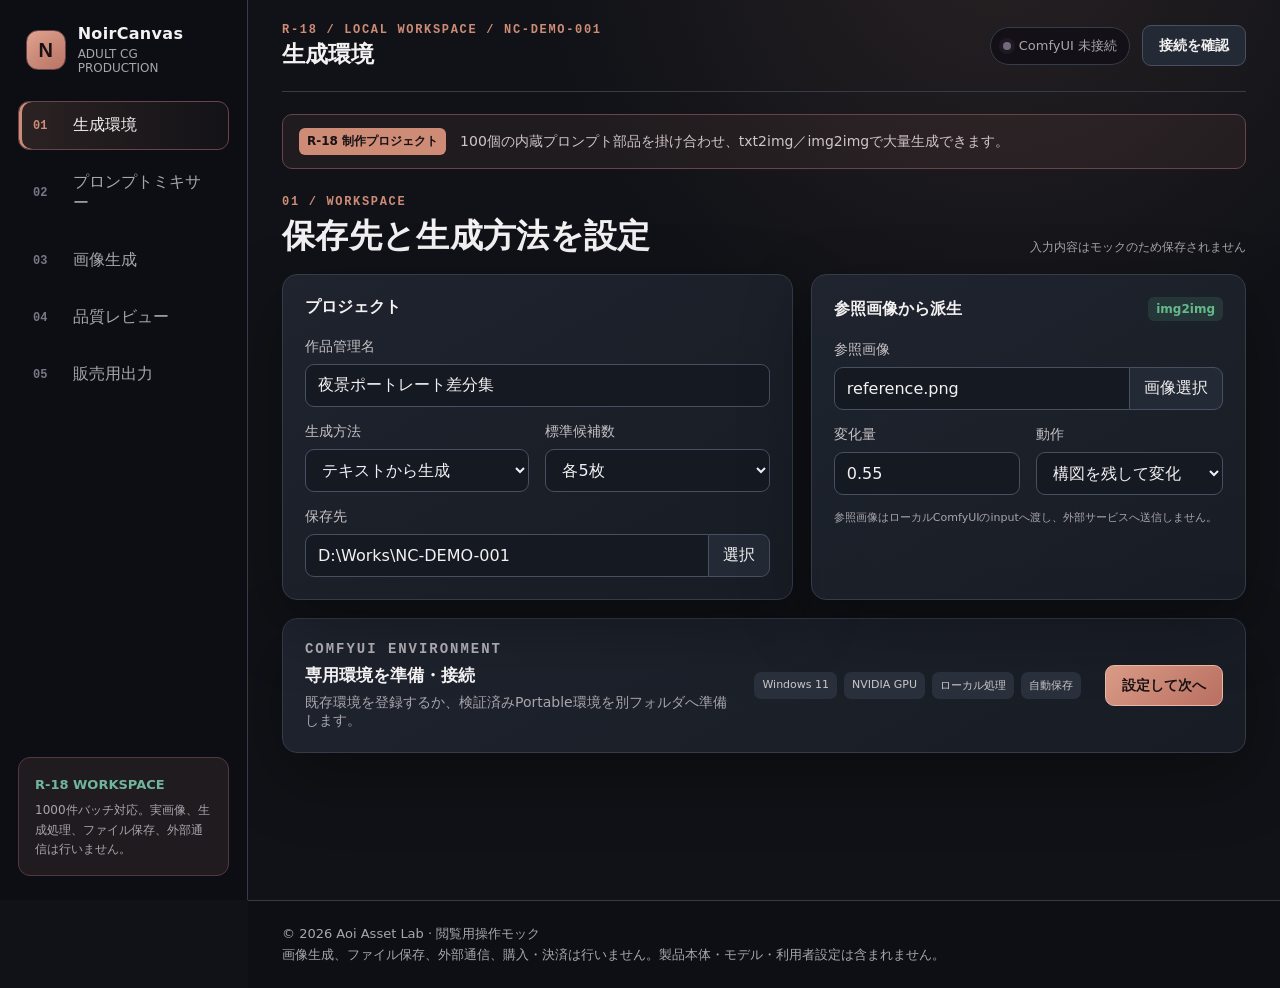
==== index.html @ e6276c6d "Rename project setup to generation environment" ====
<!doctype html>
<html lang="ja">
<head>
  <meta charset="utf-8">
  <meta name="viewport" content="width=device-width, initial-scale=1">
  <meta name="referrer" content="no-referrer">
  <meta name="description" content="NoirCanvas Studioの5つの制作工程を購入前に確認する閲覧用操作モック">
  <title>NoirCanvas Studio — 操作モック</title>
  <link rel="icon" type="image/svg+xml" href="data:image/svg+xml,%3Csvg xmlns='http://www.w3.org/2000/svg' viewBox='0 0 64 64'%3E%3Crect width='64' height='64' rx='14' fill='%23151922'/%3E%3Cpath d='M18 46V18l28 28V18' fill='none' stroke='%23ce8b76' stroke-width='7' stroke-linecap='round' stroke-linejoin='round'/%3E%3C/svg%3E">
  <link rel="stylesheet" href="styles.css">
</head>
<body>
  <div class="app-shell">
    <aside class="sidebar" aria-label="制作工程">
      <div class="brand">
        <span class="brand-mark" aria-hidden="true">N</span>
        <span><strong>NoirCanvas</strong><small>ADULT CG PRODUCTION</small></span>
      </div>

      <nav class="steps">
        <button class="step active" data-screen="project"><span>01</span>生成環境</button>
        <button class="step" data-screen="scenes"><span>02</span>プロンプトミキサー</button>
        <button class="step" data-screen="generate"><span>03</span>画像生成</button>
        <button class="step" data-screen="review"><span>04</span>品質レビュー</button>
        <button class="step" data-screen="export"><span>05</span>販売用出力</button>
      </nav>

      <div class="sidebar-note">
        <strong>R-18 WORKSPACE</strong>
        <p>1000件バッチ対応。実画像、生成処理、ファイル保存、外部通信は行いません。</p>
      </div>
    </aside>

    <main class="workspace">
      <header class="topbar">
        <button class="mobile-menu" id="mobileMenu" aria-label="制作工程を開く">☰</button>
        <div>
          <p class="eyebrow">R-18 / LOCAL WORKSPACE / NC-DEMO-001</p>
          <h1 id="screenTitle">生成環境</h1>
        </div>
        <div class="top-actions">
          <span class="status-pill"><i></i><span id="connectionText">ComfyUI 未接続</span></span>
          <button class="button secondary" id="connectionButton">接続を確認</button>
        </div>
      </header>

      <div class="notice" role="note">
        <span>R-18 制作プロジェクト</span>
        <p>100個の内蔵プロンプト部品を掛け合わせ、txt2img／img2imgで大量生成できます。</p>
      </div>

      <section class="screen active" id="project" data-title="生成環境">
        <div class="section-heading">
          <div><p class="eyebrow">01 / WORKSPACE</p><h2>保存先と生成方法を設定</h2></div>
          <span class="save-state">入力内容はモックのため保存されません</span>
        </div>

        <div class="two-column">
          <article class="panel">
            <h3>プロジェクト</h3>
            <div class="form-grid">
              <label class="field wide"><span>作品管理名</span><input value="夜景ポートレート差分集" aria-label="作品管理名"></label>
              <label class="field"><span>生成方法</span><select aria-label="生成方法"><option>テキストから生成</option><option>参照画像から生成</option></select></label>
              <label class="field"><span>標準候補数</span><select aria-label="標準候補数"><option>各5枚</option><option>各10枚</option><option>各20枚</option></select></label>
              <label class="field wide"><span>保存先</span><div class="input-action"><input value="D:\Works\NC-DEMO-001" readonly><button>選択</button></div></label>
            </div>
          </article>

          <article class="panel compliance-panel">
            <div class="panel-title"><h3>参照画像から派生</h3><span class="tag ready">img2img</span></div>
            <div class="form-grid">
              <label class="field wide"><span>参照画像</span><div class="input-action"><input value="reference.png" readonly><button>画像選択</button></div></label>
              <label class="field"><span>変化量</span><input value="0.55"></label>
              <label class="field"><span>動作</span><select><option>構図を残して変化</option></select></label>
            </div>
            <p class="helper">参照画像はローカルComfyUIのinputへ渡し、外部サービスへ送信しません。</p>
          </article>
        </div>

        <article class="panel setup-card">
          <div><p class="eyebrow">COMFYUI ENVIRONMENT</p><h3>専用環境を準備・接続</h3><p>既存環境を登録するか、検証済みPortable環境を別フォルダへ準備します。</p></div>
            <div class="setup-meta"><span>Windows 11</span><span>NVIDIA GPU</span><span>ローカル処理</span><span>自動保存</span></div>
          <button class="button primary" data-next="scenes">設定して次へ</button>
        </article>
      </section>

      <section class="screen" id="scenes" data-title="プロンプトミキサー">
        <div class="section-heading">
          <div><p class="eyebrow">02 / PROMPT MIXER</p><h2>100項目から生成パターンを掛け合わせる</h2></div>
          <span class="tag ready">100 PROMPT PARTS</span>
        </div>

        <div class="metric-strip">
          <div><strong>2</strong><span>人物</span></div>
          <div><strong>3</strong><span>衣装</span></div>
          <div><strong>2 × 2 × 2</strong><span>ポーズ・場所・撮影</span></div>
          <div><strong id="sceneCount">48</strong><span>生成パターン</span></div>
        </div>

        <article class="panel prompt-panel">
          <div class="prompt-columns">
            <div><strong>人物（20）</strong><button class="prompt-chip selected">大人の女性・黒髪</button><button class="prompt-chip selected">大人の女性・銀髪</button><button class="prompt-chip">大人の女性・眼鏡</button></div>
            <div><strong>衣装（20）</strong><button class="prompt-chip selected">イブニングドレス</button><button class="prompt-chip selected">ランジェリー</button><button class="prompt-chip selected">シルクのナイトウェア</button></div>
            <div><strong>ポーズ（20）</strong><button class="prompt-chip selected">椅子に座る</button><button class="prompt-chip selected">振り返り</button><button class="prompt-chip">窓辺に立つ</button></div>
            <div><strong>場所（20）</strong><button class="prompt-chip selected">高級ホテル</button><button class="prompt-chip selected">夜景の見える部屋</button><button class="prompt-chip">撮影スタジオ</button></div>
            <div><strong>撮影（20）</strong><button class="prompt-chip selected">上半身</button><button class="prompt-chip selected">暖色の間接照明</button><button class="prompt-chip">映画的な色調</button></div>
          </div>
          <div class="panel-footer"><span>2 × 3 × 2 × 2 × 2 = 48パターン　各5枚 = 240枚</span><button class="button primary" id="buildMix" data-next="generate">組み合わせを作成</button></div>
        </article>
      </section>

      <section class="screen" id="generate" data-title="画像生成">
        <div class="section-heading">
          <div><p class="eyebrow">03 / LOCAL GENERATION</p><h2>成人向けCGを少数確認してから一括生成</h2></div>
          <span class="tag ready" id="generationState">準備完了</span>
        </div>

        <div class="generation-grid">
          <article class="panel generation-main">
            <div class="preview-stage" aria-label="安全な生成プレビュー">
              <div class="abstract-preview"><span>SAFE<br>PREVIEW</span></div>
              <div class="preview-caption"><strong id="previewLabel">生成前プレビュー</strong><small>成人向け実画像はモックに含まれません</small></div>
            </div>
            <div class="progress-wrap">
              <div><strong id="progressLabel">0 / 1,000</strong><span>候補生成・1件ごとに保存</span></div>
              <div class="progress-track"><i id="progressBar"></i></div>
            </div>
          </article>

          <aside class="panel queue-panel">
            <h3>今回の生成</h3>
            <dl><div><dt>シーン</dt><dd>50</dd></div><div><dt>候補</dt><dd>1,000枚</dd></div><div><dt>再試行</dt><dd>最大3回</dd></div><div><dt>停止残容量</dt><dd>10 GB</dd></div><div><dt>接続先</dt><dd>127.0.0.1:8188</dd></div></dl>
            <button class="button primary full" id="simulateGeneration">選択パターンを1枚試す</button>
            <button class="button secondary full" disabled id="generateRest">未完了999件を生成／再開</button>
            <p class="helper">固定seed・自動再試行・途中再開・失敗レポートに対応します。</p>
          </aside>
        </div>
      </section>

      <section class="screen" id="review" data-title="品質レビュー">
        <div class="section-heading">
          <div><p class="eyebrow">04 / QUALITY REVIEW</p><h2>構図、顔・手、必要な修整を確認</h2></div>
          <div class="segmented"><button class="active">候補</button><button>採用済み</button><button>要修整</button></div>
        </div>

        <div class="candidate-grid">
          <article class="candidate selected">
            <div class="candidate-art art-one"><span>01-A</span></div>
            <div><strong>導入カット / 候補A</strong><small>Seed 418920</small></div>
            <div class="candidate-actions"><button class="hold-candidate">保留</button><button class="select-candidate">採用中</button></div>
          </article>
          <article class="candidate">
            <div class="candidate-art art-two"><span>01-B</span></div>
            <div><strong>導入カット / 候補B</strong><small>Seed 418921</small></div>
            <div class="candidate-actions"><button class="hold-candidate">保留</button><button class="select-candidate">この画像を採用</button></div>
          </article>
          <article class="candidate needs-work">
            <div class="candidate-art art-three"><span>01-C</span></div>
            <div><strong>導入カット / 候補C</strong><small>要修整メモあり</small></div>
            <div class="candidate-actions"><button class="hold-candidate">保留</button><button class="select-candidate">この画像を採用</button></div>
          </article>
        </div>

        <article class="panel review-summary">
          <div><strong>確認状況</strong><p>採用 1 / 9　·　要修整 1　·　未確認 7</p></div>
          <div class="review-actions"><button class="button secondary">外部修整へ書き出す</button><button class="button primary" data-next="export">販売準備へ</button></div>
        </article>
      </section>

      <section class="screen" id="export" data-title="販売用出力">
        <div class="section-heading">
          <div><p class="eyebrow">05 / SALES PACKAGE</p><h2>本編・サンプル・登録資料を書き出す</h2></div>
          <span class="tag warning" id="exportState">確認待ち</span>
        </div>

        <div class="profile-bar">
          <div><span>出力プロファイル</span><strong>汎用・成人向けCG販売</strong></div>
          <p>個別サイト名を製品の中心に置かず、必要な規格だけを更新可能な設定として管理します。</p>
          <button class="button secondary">設定を確認</button>
        </div>

        <div class="export-grid">
          <article class="panel package-card">
            <div class="package-icon">ZIP</div>
            <div><p class="eyebrow">PURCHASER PACKAGE</p><h3>購入者向け本編</h3><p>完成画像とreadmeだけを収録します。</p></div>
            <ul><li>本編画像 9枚</li><li>readme.txt</li><li>credits.txt</li></ul>
          </article>
          <article class="panel package-card accent-card">
            <div class="package-icon">WEB</div>
            <div><p class="eyebrow">LISTING ASSETS</p><h3>商品ページ素材</h3><p>本編ZIPとは別フォルダに保存します。</p></div>
            <ul><li>表紙・商品画像</li><li>透かし入りサンプル</li><li>商品説明・AI利用情報</li></ul>
          </article>
        </div>

        <article class="panel final-checks">
          <div class="panel-title"><h3>すぐに書き出せます</h3><span>元画像は変更しません</span></div>
          <p class="helper">採用画像を連番PNGへ再エンコードし、透かし入りサンプルと分割ZIPを別フォルダへ作成します。</p>
          <div class="panel-footer"><span id="exportMessage" aria-live="polite">採用 9枚・200枚ごとにZIP分割</span><button class="button primary" id="validateExport">販売用ZIPを作成</button></div>
        </article>
      </section>
    </main>
  </div>

  <footer class="site-footer">
    <p>© 2026 Aoi Asset Lab · 閲覧用操作モック</p>
    <p>画像生成、ファイル保存、外部通信、購入・決済は行いません。製品本体・モデル・利用者設定は含まれません。</p>
  </footer>

  <div class="toast" id="toast" role="status" aria-live="polite"></div>
  <script src="app.js"></script>
</body>
</html>
---- styles.css ----
:root {
  color-scheme: dark;
  --bg: #101217;
  --sidebar: #0d0f14;
  --panel: #1c212b;
  --panel-2: #242a35;
  --line: #343b49;
  --line-strong: #465061;
  --text: #f3f1f2;
  --muted: #a9a5ad;
  --accent: #ce8b76;
  --accent-soft: #38272a;
  --cyan: #70b69c;
  --warning: #e0ad67;
  --success: #65b98b;
  --danger: #d36e7d;
  --shadow: 0 24px 70px rgba(0, 0, 0, .32);
}

* { box-sizing: border-box; }
html { font-family: "Yu Gothic UI", "Hiragino Sans", system-ui, sans-serif; background: var(--bg); color: var(--text); }
body { margin: 0; min-width: 320px; background: radial-gradient(circle at 78% -8%, rgba(206,139,118,.12), transparent 29rem), var(--bg); }
button, input, select, textarea { font: inherit; }
button { color: inherit; }

.app-shell { min-height: 100vh; display: grid; grid-template-columns: 248px minmax(0, 1fr); }
.sidebar { position: sticky; top: 0; height: 100vh; padding: 24px 18px; display: flex; flex-direction: column; background: rgba(13,15,20,.97); border-right: 1px solid var(--line); z-index: 20; }
.site-footer { margin-left: 248px; padding: 22px 34px; border-top: 1px solid var(--line); color: var(--muted); background: #0d0f14; font-size: 13px; line-height: 1.65; }
.site-footer p { margin: 0; }
.brand { display: flex; gap: 12px; align-items: center; padding: 0 8px 26px; }
.brand-mark { width: 40px; height: 40px; display: grid; place-items: center; border: 1px solid #68434a; border-radius: 12px; color: #171216; background: linear-gradient(145deg, #dfa08b, #b66f60); font: 800 20px/1 "Yu Gothic UI", sans-serif; box-shadow: inset 0 0 22px rgba(255,255,255,.08); }
.brand strong, .brand small { display: block; }
.brand strong { font-size: 16px; letter-spacing: .02em; }
.brand small { margin-top: 4px; color: var(--muted); font-size: 12px; }

.steps { display: grid; gap: 8px; }
.step { width: 100%; padding: 13px 14px; display: flex; gap: 12px; align-items: center; border: 1px solid transparent; border-radius: 11px; background: transparent; color: var(--muted); text-align: left; cursor: pointer; transition: .18s ease; }
.step span { width: 28px; font: 700 12px/1 ui-monospace, monospace; color: #767985; }
.step:hover { color: var(--text); background: #252b36; }
.step.active { color: var(--text); border-color: #68434a; background: linear-gradient(90deg, rgba(206,139,118,.16), rgba(206,139,118,.035)); box-shadow: inset 3px 0 0 var(--accent); }
.step.active span { color: var(--accent); }
.sidebar-note { margin-top: auto; padding: 16px; border: 1px solid #55383e; border-radius: 12px; background: #201b1f; }
.sidebar-note strong { font-size: 13px; color: var(--cyan); }
.sidebar-note p { margin: 8px 0 0; color: var(--muted); font-size: 12px; line-height: 1.6; }

.workspace { min-width: 0; padding: 0 34px 48px; }
.topbar { min-height: 92px; display: flex; align-items: center; gap: 20px; border-bottom: 1px solid var(--line); }
.topbar h1 { margin: 4px 0 0; font: 650 23px/1.2 "Yu Gothic UI", "Hiragino Sans", sans-serif; }
.top-actions { margin-left: auto; display: flex; gap: 12px; align-items: center; }
.eyebrow { margin: 0; color: var(--accent); font: 700 12px/1.2 ui-monospace, monospace; letter-spacing: .14em; }
.status-pill { display: inline-flex; gap: 8px; align-items: center; min-height: 38px; padding: 0 12px; border: 1px solid var(--line); border-radius: 999px; background: #131117; color: var(--muted); font-size: 13px; }
.status-pill i { width: 8px; height: 8px; border-radius: 50%; background: #756a7d; box-shadow: 0 0 0 4px rgba(117,106,125,.1); }
.status-pill.connected i { background: var(--success); box-shadow: 0 0 0 4px rgba(98,211,154,.12); }
.mobile-menu { display: none; width: 40px; height: 40px; border: 1px solid var(--line); border-radius: 9px; background: var(--panel); cursor: pointer; }

.notice { margin: 22px 0 26px; padding: 13px 16px; display: flex; align-items: center; gap: 14px; border: 1px solid #68434a; border-radius: 10px; background: rgba(206,139,118,.075); }
.notice > span { flex: 0 0 auto; padding: 5px 8px; border-radius: 6px; background: var(--accent); color: #171216; font-size: 12px; font-weight: 800; }
.notice p { margin: 0; color: #d0c5c7; font-size: 14px; }

.screen { display: none; animation: reveal .22s ease; }
.screen.active { display: block; }
@keyframes reveal { from { opacity: 0; transform: translateY(5px); } }
.section-heading { margin-bottom: 18px; display: flex; align-items: end; justify-content: space-between; gap: 20px; }
.section-heading h2 { margin: 7px 0 0; font: 600 clamp(24px, 2.6vw, 34px)/1.2 "Yu Gothic UI", "Hiragino Sans", sans-serif; letter-spacing: .01em; }
.save-state { color: var(--muted); font-size: 12px; }

.two-column { display: grid; grid-template-columns: minmax(0, 1.08fr) minmax(320px, .92fr); gap: 18px; }
.panel { border: 1px solid var(--line); border-radius: 15px; background: linear-gradient(150deg, rgba(31,36,47,.97), rgba(24,28,36,.97)); box-shadow: var(--shadow); }
.panel > h3, .panel-title h3 { margin: 0; font-size: 16px; }
.two-column > .panel { padding: 22px; }
.panel-title { display: flex; align-items: center; justify-content: space-between; gap: 14px; }
.panel-title > span { color: var(--muted); font-size: 12px; }

.form-grid { margin-top: 20px; display: grid; grid-template-columns: 1fr 1fr; gap: 16px; }
.field { display: grid; gap: 8px; }
.field.wide { grid-column: 1 / -1; }
.field > span { color: #c5c1c5; font-size: 14px; }
input, select, textarea { width: 100%; border: 1px solid var(--line-strong); border-radius: 9px; outline: none; background: #151922; color: var(--text); }
input, select { min-height: 43px; padding: 0 12px; }
textarea { padding: 12px; resize: vertical; line-height: 1.55; }
input:focus, select:focus, textarea:focus { border-color: var(--accent); box-shadow: 0 0 0 3px rgba(206,139,118,.1); }
.input-action { display: grid; grid-template-columns: 1fr auto; }
.input-action input { border-radius: 9px 0 0 9px; }
.input-action button { padding: 0 14px; border: 1px solid var(--line-strong); border-left: 0; border-radius: 0 9px 9px 0; background: #242a35; cursor: pointer; }

.check-row { padding: 13px 0; display: flex; gap: 12px; align-items: flex-start; border-bottom: 1px solid var(--line); cursor: pointer; }
.check-row:last-child { border-bottom: 0; }
.check-row input { width: 18px; height: 18px; min-height: auto; margin: 2px 0 0; accent-color: var(--accent); }
.check-row span, .check-row strong, .check-row small { display: block; }
.check-row strong { font-size: 14px; }
.check-row small { margin-top: 4px; color: var(--muted); font-size: 12px; line-height: 1.5; }
.tag { display: inline-flex; align-items: center; justify-content: center; width: max-content; padding: 5px 8px; border-radius: 6px; font-size: 12px; font-weight: 800; }
.tag.warning { background: rgba(241,189,105,.12); color: var(--warning); }
.tag.ready { background: rgba(98,211,154,.12); color: var(--success); }
.tag.draft { background: rgba(255,127,153,.1); color: var(--danger); }
.tag.neutral { background: #2a303b; color: #cbc6ca; }

.button { min-height: 41px; padding: 0 16px; border-radius: 9px; font-size: 14px; font-weight: 700; cursor: pointer; transition: transform .14s ease, border-color .14s ease, background .14s ease; }
.button:hover:not(:disabled) { transform: translateY(-1px); }
.button.primary { border: 1px solid #e9b7a6; background: linear-gradient(135deg, #d99b86, #b96f61); color: #171216; }
.button.secondary { border: 1px solid var(--line-strong); background: #242a35; color: var(--text); }
.button.full { width: 100%; margin-top: 10px; }
.button:disabled { opacity: .4; cursor: not-allowed; }

.setup-card { margin-top: 18px; padding: 22px; display: grid; grid-template-columns: 1fr auto auto; gap: 24px; align-items: center; }
.setup-card h3 { margin: 6px 0 7px; font-size: 17px; }
.setup-card p { margin: 0; color: var(--muted); font-size: 14px; }
.setup-meta { display: flex; gap: 7px; flex-wrap: wrap; }
.setup-meta span { padding: 6px 8px; border-radius: 7px; background: #2a303b; color: #cbc6ca; font-size: 11px; }

.metric-strip { margin-bottom: 18px; display: grid; grid-template-columns: repeat(4, 1fr); border: 1px solid var(--line); border-radius: 13px; overflow: hidden; background: #151922; }
.metric-strip > div { padding: 15px 18px; border-right: 1px solid var(--line); }
.metric-strip > div:last-child { border-right: 0; }
.metric-strip strong, .metric-strip span { display: block; }
.metric-strip strong { font: 600 21px/1.2 "Yu Gothic UI", sans-serif; }
.metric-strip span { margin-top: 4px; color: var(--muted); font-size: 11px; }
.table-panel { overflow: hidden; }
.scene-table { width: 100%; }
.scene-row { min-height: 58px; padding: 0 18px; display: grid; grid-template-columns: 60px 1.5fr 1fr 70px 70px 100px; align-items: center; gap: 10px; border-bottom: 1px solid var(--line); font-size: 14px; }
.scene-row:last-child { border-bottom: 0; }
.scene-row.table-head { min-height: 42px; background: #272e3a; color: #a9a5ad; font-size: 11px; text-transform: uppercase; }
.prompt-panel { margin-top: 18px; padding: 22px; }
.prompt-columns { display: grid; grid-template-columns: repeat(5, 1fr); gap: 10px; }
.prompt-columns > div { min-width: 0; padding: 12px; border: 1px solid var(--line); border-radius: 10px; background: #151922; }
.prompt-columns strong { display: block; margin-bottom: 10px; color: var(--muted); font-size: 12px; }
.prompt-chip { width: 100%; min-height: 34px; margin-top: 6px; padding: 6px 8px; border: 1px solid var(--line); border-radius: 7px; background: #242a35; color: var(--muted); text-align: left; cursor: pointer; }
.prompt-chip.selected { border-color: #68434a; background: var(--accent-soft); color: var(--text); box-shadow: inset 3px 0 var(--accent); }
.panel-footer { margin-top: 18px; padding-top: 16px; display: flex; align-items: center; justify-content: space-between; gap: 16px; border-top: 1px solid var(--line); }
.panel-footer > span { color: var(--muted); font-size: 13px; }

.generation-grid { display: grid; grid-template-columns: minmax(0, 1.35fr) minmax(280px, .65fr); gap: 18px; }
.generation-main, .queue-panel { padding: 20px; }
.preview-stage { min-height: 390px; position: relative; display: grid; place-items: center; overflow: hidden; border: 1px solid #55383e; border-radius: 12px; background: radial-gradient(circle at 50% 35%, rgba(206,139,118,.15), transparent 19rem), linear-gradient(135deg, #201b1f, #0d0f14); }
.preview-stage::before { content: ""; position: absolute; inset: 0; opacity: .23; background-image: linear-gradient(#3a3042 1px, transparent 1px), linear-gradient(90deg, #3a3042 1px, transparent 1px); background-size: 32px 32px; }
.abstract-preview { width: min(48%, 250px); aspect-ratio: 4 / 5; position: relative; z-index: 1; display: grid; place-items: center; border: 1px solid #89594f; border-radius: 45% 45% 16% 16%; background: linear-gradient(160deg, rgba(206,139,118,.28), rgba(112,182,156,.06) 48%, rgba(255,255,255,.03)); box-shadow: 0 30px 70px rgba(0,0,0,.45), inset 0 0 50px rgba(206,139,118,.07); }
.abstract-preview span { color: rgba(245,239,248,.35); font: 800 13px/1.5 ui-monospace, monospace; letter-spacing: .14em; text-align: center; }
.preview-caption { position: absolute; left: 16px; right: 16px; bottom: 14px; z-index: 2; display: flex; justify-content: space-between; gap: 10px; }
.preview-caption strong { font-size: 14px; }
.preview-caption small { color: var(--muted); font-size: 11px; }
.progress-wrap { margin-top: 17px; }
.progress-wrap > div:first-child { display: flex; justify-content: space-between; font-size: 13px; }
.progress-wrap span { color: var(--muted); }
.progress-track { height: 7px; margin-top: 10px; overflow: hidden; border-radius: 999px; background: #0e0c11; }
.progress-track i { display: block; width: 0; height: 100%; border-radius: inherit; background: linear-gradient(90deg, var(--accent), var(--cyan)); transition: width .45s ease; }
.queue-panel dl { margin: 18px 0; }
.queue-panel dl div { padding: 11px 0; display: flex; justify-content: space-between; border-bottom: 1px solid var(--line); }
.queue-panel dt { color: var(--muted); font-size: 13px; }
.queue-panel dd { margin: 0; font-size: 13px; font-weight: 700; }
.helper { margin: 14px 0 0; color: var(--muted); font-size: 11px; line-height: 1.6; }

.segmented { display: flex; padding: 3px; border: 1px solid var(--line); border-radius: 9px; background: #100e14; }
.segmented button { min-height: 32px; padding: 0 12px; border: 0; border-radius: 6px; background: transparent; color: var(--muted); font-size: 13px; cursor: pointer; }
.segmented button.active { background: #2b2231; color: var(--text); }
.candidate-grid { display: grid; grid-template-columns: repeat(3, 1fr); gap: 18px; }
.candidate { padding: 12px; border: 1px solid var(--line); border-radius: 14px; background: var(--panel); }
.candidate.selected { border-color: var(--accent); box-shadow: 0 0 0 3px rgba(206,139,118,.09); }
.candidate.needs-work { border-color: #5a3b47; }
.candidate.held { border-color: var(--warning); box-shadow: 0 0 0 3px rgba(241,189,105,.06); }
.candidate-art { min-height: 290px; display: grid; place-items: center; border-radius: 10px; overflow: hidden; color: rgba(255,255,255,.48); font: 800 22px/1 ui-monospace, monospace; letter-spacing: .12em; }
.art-one { background: radial-gradient(circle at 50% 32%, #a16d62 0 8%, transparent 9%), linear-gradient(145deg, #493235, #181c24 52%, #23433c); }
.art-two { background: radial-gradient(circle at 48% 30%, #52766f 0 8%, transparent 9%), linear-gradient(155deg, #213b42, #181c24 55%, #553238); }
.art-three { background: radial-gradient(circle at 52% 33%, #a06a5e 0 8%, transparent 9%), linear-gradient(135deg, #583738, #181c24 58%, #433036); }
.candidate > div:nth-child(2) { padding: 13px 3px; }
.candidate strong, .candidate small { display: block; }
.candidate strong { font-size: 14px; }
.candidate small { margin-top: 4px; color: var(--muted); font-size: 11px; }
.candidate-actions { display: grid; grid-template-columns: auto 1fr; gap: 8px; }
.select-candidate, .hold-candidate { min-height: 38px; border: 1px solid var(--line-strong); border-radius: 8px; background: #242a35; cursor: pointer; font-size: 13px; font-weight: 700; }
.hold-candidate { padding: 0 12px; color: var(--muted); }
.candidate.held .hold-candidate { border-color: var(--warning); background: rgba(241,189,105,.12); color: var(--warning); }
.candidate.selected .select-candidate { border-color: transparent; background: var(--accent); color: #171216; }
.review-summary { margin-top: 18px; padding: 18px 20px; display: flex; align-items: center; justify-content: space-between; }
.review-summary strong { font-size: 14px; }
.review-summary p { margin: 5px 0 0; color: var(--muted); font-size: 13px; }
.review-actions { display: flex; gap: 9px; }

.export-grid { display: grid; grid-template-columns: 1fr 1fr; gap: 18px; }
.profile-bar { margin-bottom: 18px; padding: 15px 18px; display: grid; grid-template-columns: minmax(230px, auto) 1fr auto; gap: 20px; align-items: center; border: 1px solid #55383e; border-radius: 12px; background: rgba(32,27,31,.82); }
.profile-bar span, .profile-bar strong { display: block; }
.profile-bar span { color: var(--muted); font-size: 11px; }
.profile-bar strong { margin-top: 4px; font-size: 14px; }
.profile-bar p { margin: 0; color: var(--muted); font-size: 13px; line-height: 1.55; }
.package-card { padding: 22px; display: grid; grid-template-columns: auto 1fr; gap: 16px; }
.package-card ul { grid-column: 1 / -1; margin: 4px 0 0; padding: 14px 0 0 20px; border-top: 1px solid var(--line); color: var(--muted); font-size: 13px; line-height: 1.8; }
.package-card h3 { margin: 6px 0; }
.package-card p:not(.eyebrow) { margin: 0; color: var(--muted); font-size: 13px; }
.package-icon { width: 46px; height: 52px; display: grid; place-items: center; border: 1px solid #68434a; border-radius: 9px 9px 13px 9px; background: #38272a; color: var(--accent); font: 800 11px/1 ui-monospace, monospace; }
.accent-card { border-color: #31524f; }
.accent-card .package-icon { border-color: #376c67; background: #182928; color: var(--cyan); }
.final-checks { margin-top: 18px; padding: 22px; }
.check-grid { margin-top: 10px; display: grid; grid-template-columns: 1fr 1fr; column-gap: 24px; }

.toast { position: fixed; right: 24px; bottom: 24px; max-width: min(360px, calc(100vw - 48px)); padding: 13px 16px; border: 1px solid #68434a; border-radius: 10px; background: #38272a; box-shadow: var(--shadow); color: var(--text); font-size: 14px; opacity: 0; transform: translateY(12px); pointer-events: none; transition: .2s ease; z-index: 100; }
.toast.show { opacity: 1; transform: translateY(0); }

@media (max-width: 980px) {
  .site-footer { margin-left: 0; padding: 20px; }
  .app-shell { grid-template-columns: 1fr; }
  .sidebar { position: fixed; left: 0; transform: translateX(-105%); width: 248px; transition: transform .2s ease; box-shadow: 20px 0 50px rgba(0,0,0,.5); }
  .sidebar.open { transform: translateX(0); }
  .workspace { padding: 0 22px 40px; }
  .mobile-menu { display: block; }
  .two-column, .generation-grid { grid-template-columns: 1fr; }
  .prompt-columns { grid-template-columns: repeat(2, 1fr); }
  .candidate-art { min-height: 220px; }
}

@media (max-width: 720px) {
  .workspace { padding: 0 14px 34px; }
  .topbar { min-height: 78px; }
  .topbar .eyebrow, .status-pill { display: none; }
  .topbar h1 { font-size: 19px; }
  .top-actions { gap: 6px; }
  .top-actions .button { padding: 0 10px; }
  .notice { align-items: flex-start; }
  .section-heading { align-items: flex-start; flex-direction: column; }
  .two-column, .candidate-grid, .export-grid, .check-grid { grid-template-columns: 1fr; }
  .form-grid { grid-template-columns: 1fr; }
  .field { grid-column: 1 / -1; }
  .setup-card { grid-template-columns: 1fr; }
  .profile-bar { grid-template-columns: 1fr; }
  .metric-strip { grid-template-columns: 1fr 1fr; }
  .metric-strip > div:nth-child(2) { border-right: 0; }
  .metric-strip > div:nth-child(-n+2) { border-bottom: 1px solid var(--line); }
  .scene-table { overflow-x: auto; }
  .scene-row { min-width: 680px; }
  .panel-footer, .review-summary { align-items: stretch; flex-direction: column; }
  .review-actions { flex-direction: column; }
  .preview-stage { min-height: 320px; }
  .preview-caption { flex-direction: column; }
  .prompt-columns { grid-template-columns: 1fr; }
}

@media (prefers-reduced-motion: reduce) {
  *, *::before, *::after { scroll-behavior: auto !important; animation: none !important; transition: none !important; }
}
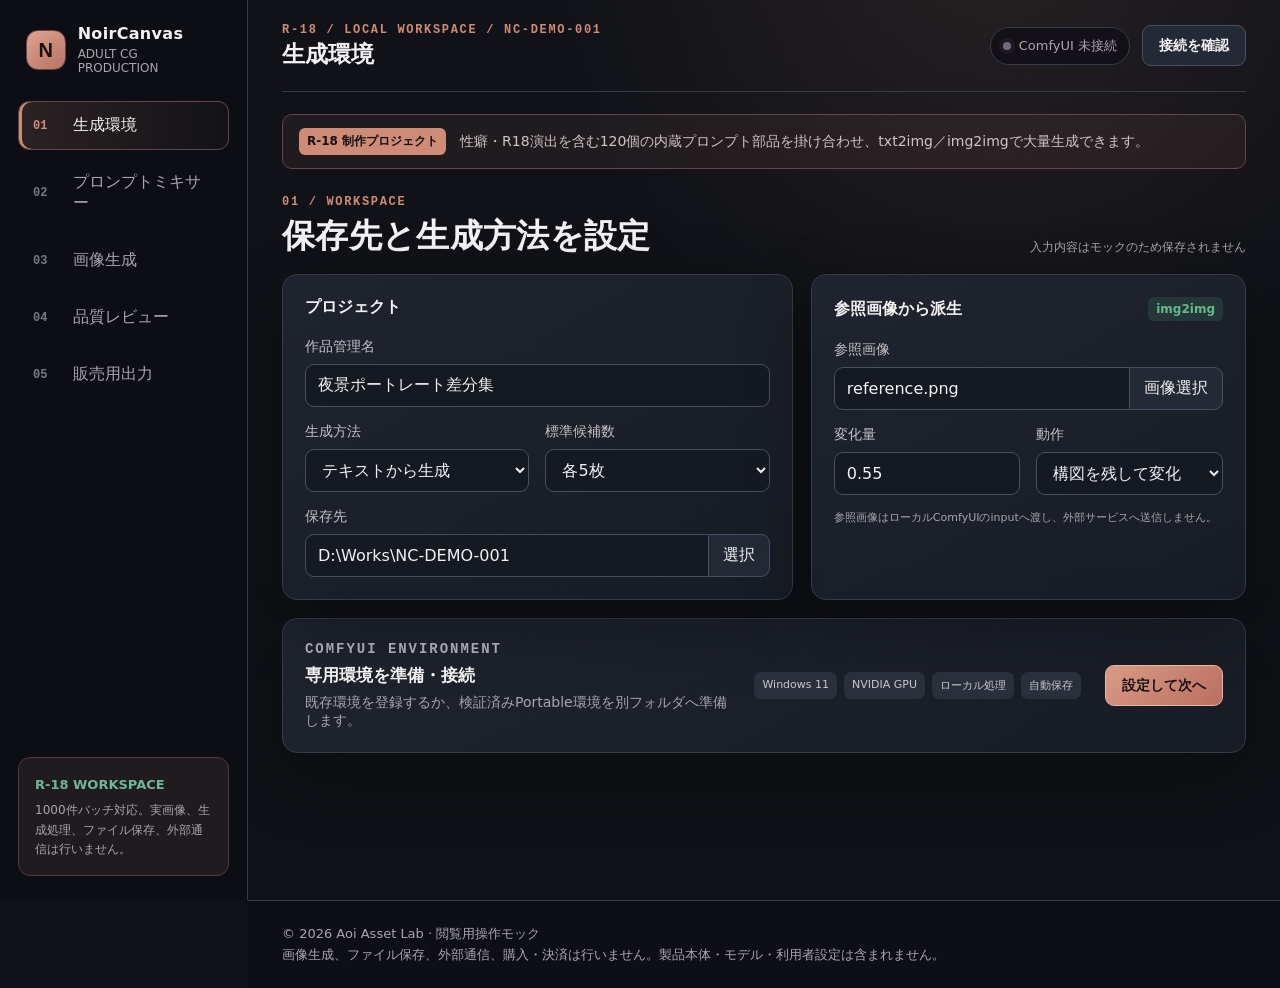
==== commit 795885b6: "Add adult preference prompt mixer" ====
--- a/index.html
+++ b/index.html
@@ -46,7 +46,7 @@
 
       <div class="notice" role="note">
         <span>R-18 制作プロジェクト</span>
-        <p>100個の内蔵プロンプト部品を掛け合わせ、txt2img／img2imgで大量生成できます。</p>
+        <p>性癖・R18演出を含む120個の内蔵プロンプト部品を掛け合わせ、txt2img／img2imgで大量生成できます。</p>
       </div>
 
       <section class="screen active" id="project" data-title="生成環境">
@@ -86,15 +86,15 @@
 
       <section class="screen" id="scenes" data-title="プロンプトミキサー">
         <div class="section-heading">
-          <div><p class="eyebrow">02 / PROMPT MIXER</p><h2>100項目から生成パターンを掛け合わせる</h2></div>
-          <span class="tag ready">100 PROMPT PARTS</span>
+          <div><p class="eyebrow">02 / PROMPT MIXER</p><h2>120項目から生成パターンを掛け合わせる</h2></div>
+          <span class="tag ready">120 PROMPT PARTS</span>
         </div>
 
         <div class="metric-strip">
           <div><strong>2</strong><span>人物</span></div>
           <div><strong>3</strong><span>衣装</span></div>
-          <div><strong>2 × 2 × 2</strong><span>ポーズ・場所・撮影</span></div>
-          <div><strong id="sceneCount">48</strong><span>生成パターン</span></div>
+          <div><strong>2 × 2 × 2 × 2</strong><span>ポーズ・場所・撮影・性癖</span></div>
+          <div><strong id="sceneCount">96</strong><span>生成パターン</span></div>
         </div>
 
         <article class="panel prompt-panel">
@@ -104,8 +104,9 @@
             <div><strong>ポーズ（20）</strong><button class="prompt-chip selected">椅子に座る</button><button class="prompt-chip selected">振り返り</button><button class="prompt-chip">窓辺に立つ</button></div>
             <div><strong>場所（20）</strong><button class="prompt-chip selected">高級ホテル</button><button class="prompt-chip selected">夜景の見える部屋</button><button class="prompt-chip">撮影スタジオ</button></div>
             <div><strong>撮影（20）</strong><button class="prompt-chip selected">上半身</button><button class="prompt-chip selected">暖色の間接照明</button><button class="prompt-chip">映画的な色調</button></div>
+            <div><strong>性癖・R18（20）</strong><button class="prompt-chip selected">黒ストッキング</button><button class="prompt-chip selected">ロープ拘束</button><button class="prompt-chip">主導的な雰囲気</button></div>
           </div>
-          <div class="panel-footer"><span>2 × 3 × 2 × 2 × 2 = 48パターン　各5枚 = 240枚</span><button class="button primary" id="buildMix" data-next="generate">組み合わせを作成</button></div>
+          <div class="panel-footer"><span>2 × 3 × 2 × 2 × 2 × 2 = 96パターン　各5枚 = 480枚</span><button class="button primary" id="buildMix" data-next="generate">組み合わせを作成</button></div>
         </article>
       </section>
 
@@ -129,7 +130,7 @@
 
           <aside class="panel queue-panel">
             <h3>今回の生成</h3>
-            <dl><div><dt>シーン</dt><dd>50</dd></div><div><dt>候補</dt><dd>1,000枚</dd></div><div><dt>再試行</dt><dd>最大3回</dd></div><div><dt>停止残容量</dt><dd>10 GB</dd></div><div><dt>接続先</dt><dd>127.0.0.1:8188</dd></div></dl>
+            <dl><div><dt>生成パターン</dt><dd>50</dd></div><div><dt>候補</dt><dd>1,000枚</dd></div><div><dt>画像生成モデル</dt><dd>選択済み</dd></div><div><dt>再試行</dt><dd>最大3回</dd></div><div><dt>停止残容量</dt><dd>10 GB</dd></div><div><dt>接続先</dt><dd>127.0.0.1:8188</dd></div></dl>
             <button class="button primary full" id="simulateGeneration">選択パターンを1枚試す</button>
             <button class="button secondary full" disabled id="generateRest">未完了999件を生成／再開</button>
             <p class="helper">固定seed・自動再試行・途中再開・失敗レポートに対応します。</p>
@@ -170,13 +171,13 @@
       <section class="screen" id="export" data-title="販売用出力">
         <div class="section-heading">
           <div><p class="eyebrow">05 / SALES PACKAGE</p><h2>本編・サンプル・登録資料を書き出す</h2></div>
-          <span class="tag warning" id="exportState">確認待ち</span>
+          <span class="tag ready" id="exportState">出力可能</span>
         </div>
 
         <div class="profile-bar">
           <div><span>出力プロファイル</span><strong>汎用・成人向けCG販売</strong></div>
           <p>個別サイト名を製品の中心に置かず、必要な規格だけを更新可能な設定として管理します。</p>
-          <button class="button secondary">設定を確認</button>
+          <button class="button secondary">出力設定</button>
         </div>
 
         <div class="export-grid">
--- a/styles.css
+++ b/styles.css
@@ -120,7 +120,7 @@
 .scene-row:last-child { border-bottom: 0; }
 .scene-row.table-head { min-height: 42px; background: #272e3a; color: #a9a5ad; font-size: 11px; text-transform: uppercase; }
 .prompt-panel { margin-top: 18px; padding: 22px; }
-.prompt-columns { display: grid; grid-template-columns: repeat(5, 1fr); gap: 10px; }
+.prompt-columns { display: grid; grid-template-columns: repeat(6, 1fr); gap: 8px; }
 .prompt-columns > div { min-width: 0; padding: 12px; border: 1px solid var(--line); border-radius: 10px; background: #151922; }
 .prompt-columns strong { display: block; margin-bottom: 10px; color: var(--muted); font-size: 12px; }
 .prompt-chip { width: 100%; min-height: 34px; margin-top: 6px; padding: 6px 8px; border: 1px solid var(--line); border-radius: 7px; background: #242a35; color: var(--muted); text-align: left; cursor: pointer; }
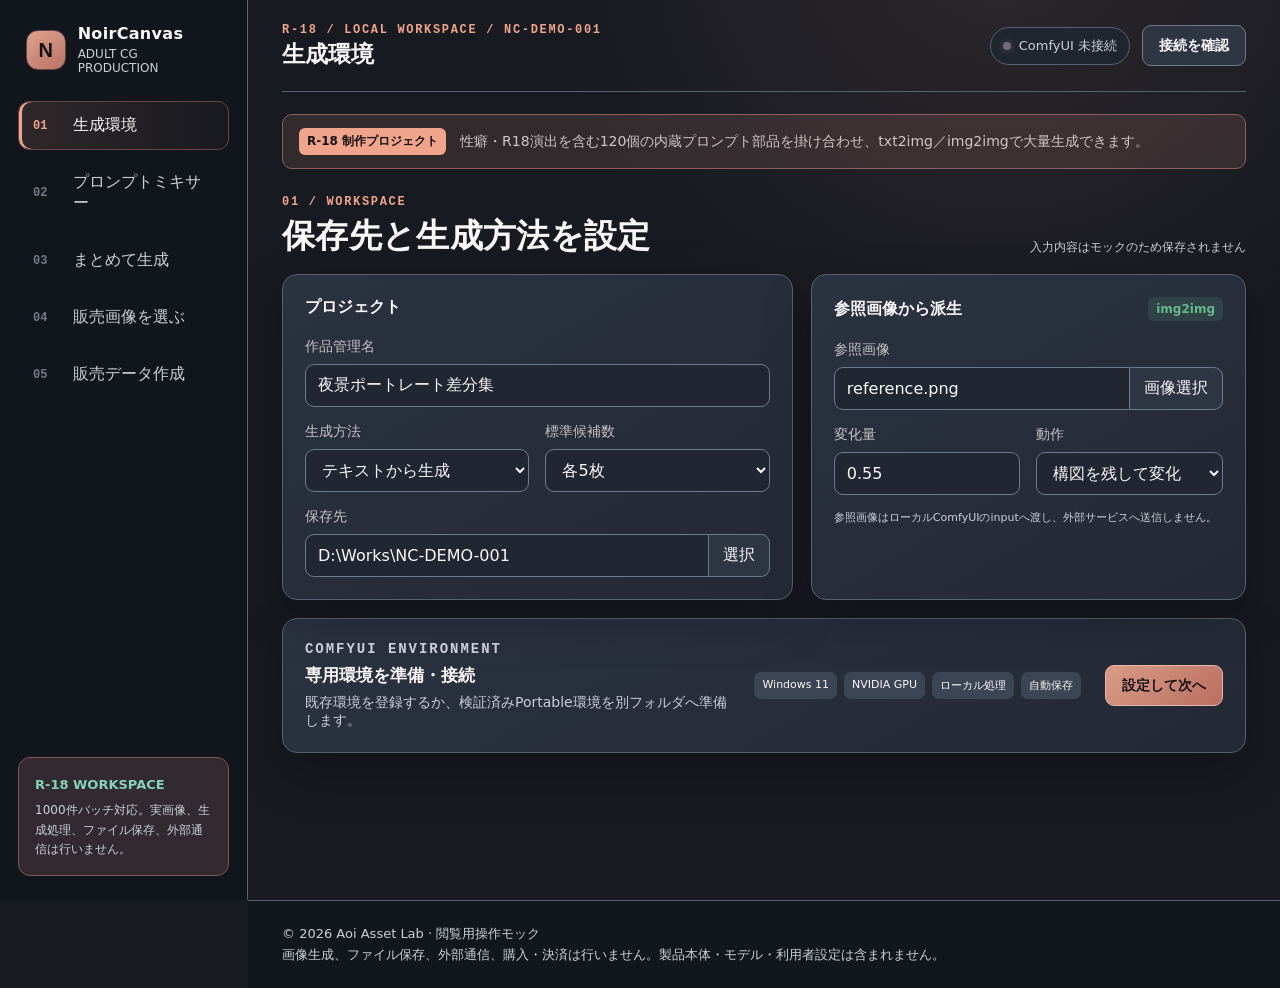
==== commit f958c2da: "Clarify generation review and export steps" ====
--- a/index.html
+++ b/index.html
@@ -20,9 +20,9 @@
       <nav class="steps">
         <button class="step active" data-screen="project"><span>01</span>生成環境</button>
         <button class="step" data-screen="scenes"><span>02</span>プロンプトミキサー</button>
-        <button class="step" data-screen="generate"><span>03</span>画像生成</button>
-        <button class="step" data-screen="review"><span>04</span>品質レビュー</button>
-        <button class="step" data-screen="export"><span>05</span>販売用出力</button>
+        <button class="step" data-screen="generate"><span>03</span>まとめて生成</button>
+        <button class="step" data-screen="review"><span>04</span>販売画像を選ぶ</button>
+        <button class="step" data-screen="export"><span>05</span>販売データ作成</button>
       </nav>
 
       <div class="sidebar-note">
@@ -110,9 +110,9 @@
         </article>
       </section>
 
-      <section class="screen" id="generate" data-title="画像生成">
-        <div class="section-heading">
-          <div><p class="eyebrow">03 / LOCAL GENERATION</p><h2>成人向けCGを少数確認してから一括生成</h2></div>
+      <section class="screen" id="generate" data-title="まとめて生成">
+        <div class="section-heading">
+          <div><p class="eyebrow">03 / 画像を作る</p><h2>選んだ組み合わせから画像を作る</h2><p class="screen-purpose"><strong>ここですること：</strong>まず1枚だけ試し、絵柄や構図を確認してから残りをまとめて生成します。</p></div>
           <span class="tag ready" id="generationState">準備完了</span>
         </div>
 
@@ -129,74 +129,74 @@
           </article>
 
           <aside class="panel queue-panel">
-            <h3>今回の生成</h3>
+            <h3>これから作る画像</h3>
             <dl><div><dt>生成パターン</dt><dd>50</dd></div><div><dt>候補</dt><dd>1,000枚</dd></div><div><dt>画像生成モデル</dt><dd>選択済み</dd></div><div><dt>再試行</dt><dd>最大3回</dd></div><div><dt>停止残容量</dt><dd>10 GB</dd></div><div><dt>接続先</dt><dd>127.0.0.1:8188</dd></div></dl>
-            <button class="button primary full" id="simulateGeneration">選択パターンを1枚試す</button>
-            <button class="button secondary full" disabled id="generateRest">未完了999件を生成／再開</button>
-            <p class="helper">固定seed・自動再試行・途中再開・失敗レポートに対応します。</p>
+            <button class="button primary full" id="simulateGeneration">① まず1枚だけ試す</button>
+            <button class="button secondary full" disabled id="generateRest">② 残り999枚をまとめて生成</button>
+            <p class="helper">途中で止めても、同じボタンから未完了分だけ再開できます。</p>
           </aside>
         </div>
       </section>
 
-      <section class="screen" id="review" data-title="品質レビュー">
-        <div class="section-heading">
-          <div><p class="eyebrow">04 / QUALITY REVIEW</p><h2>構図、顔・手、必要な修整を確認</h2></div>
-          <div class="segmented"><button class="active">候補</button><button>採用済み</button><button>要修整</button></div>
+      <section class="screen" id="review" data-title="販売画像を選ぶ">
+        <div class="section-heading">
+          <div><p class="eyebrow">04 / 画像を選ぶ</p><h2>生成結果から販売に使う画像を選ぶ</h2><p class="screen-purpose"><strong>ここですること：</strong>1枚ずつ確認して「販売に使う」「あとで確認」「修整が必要」に分けます。</p></div>
+          <div class="segmented"><button class="active">未判定</button><button>販売に使う</button><button>修整が必要</button></div>
         </div>
 
         <div class="candidate-grid">
           <article class="candidate selected">
             <div class="candidate-art art-one"><span>01-A</span></div>
             <div><strong>導入カット / 候補A</strong><small>Seed 418920</small></div>
-            <div class="candidate-actions"><button class="hold-candidate">保留</button><button class="select-candidate">採用中</button></div>
+            <div class="candidate-actions"><button class="hold-candidate">あとで確認</button><button class="select-candidate">販売に使用中</button></div>
           </article>
           <article class="candidate">
             <div class="candidate-art art-two"><span>01-B</span></div>
             <div><strong>導入カット / 候補B</strong><small>Seed 418921</small></div>
-            <div class="candidate-actions"><button class="hold-candidate">保留</button><button class="select-candidate">この画像を採用</button></div>
+            <div class="candidate-actions"><button class="hold-candidate">あとで確認</button><button class="select-candidate">販売に使用</button></div>
           </article>
           <article class="candidate needs-work">
             <div class="candidate-art art-three"><span>01-C</span></div>
             <div><strong>導入カット / 候補C</strong><small>要修整メモあり</small></div>
-            <div class="candidate-actions"><button class="hold-candidate">保留</button><button class="select-candidate">この画像を採用</button></div>
+            <div class="candidate-actions"><button class="hold-candidate">あとで確認</button><button class="select-candidate">販売に使用</button></div>
           </article>
         </div>
 
         <article class="panel review-summary">
-          <div><strong>確認状況</strong><p>採用 1 / 9　·　要修整 1　·　未確認 7</p></div>
-          <div class="review-actions"><button class="button secondary">外部修整へ書き出す</button><button class="button primary" data-next="export">販売準備へ</button></div>
-        </article>
-      </section>
-
-      <section class="screen" id="export" data-title="販売用出力">
-        <div class="section-heading">
-          <div><p class="eyebrow">05 / SALES PACKAGE</p><h2>本編・サンプル・登録資料を書き出す</h2></div>
-          <span class="tag ready" id="exportState">出力可能</span>
+          <div><strong>販売に使う画像が決まれば次へ</strong><p>販売に使う 1 / 9　·　修整が必要 1　·　未判定 7</p></div>
+          <div class="review-actions"><button class="button secondary">修整する画像を書き出す</button><button class="button primary" data-next="export">選択を終えて販売データ作成へ</button></div>
+        </article>
+      </section>
+
+      <section class="screen" id="export" data-title="販売データ作成">
+        <div class="section-heading">
+          <div><p class="eyebrow">05 / 販売物を作る</p><h2>選んだ画像を販売できる形にまとめる</h2><p class="screen-purpose"><strong>ここですること：</strong>販売に使う画像から、本編ZIP・透かし入りサンプル・商品説明文を一括作成します。</p></div>
+          <span class="tag ready" id="exportState">作成できます</span>
         </div>
 
         <div class="profile-bar">
-          <div><span>出力プロファイル</span><strong>汎用・成人向けCG販売</strong></div>
-          <p>個別サイト名を製品の中心に置かず、必要な規格だけを更新可能な設定として管理します。</p>
-          <button class="button secondary">出力設定</button>
+          <div><span>販売先の画像規格</span><strong>汎用・成人向けCG販売</strong></div>
+          <p>画像サイズ、透かし、ZIP分割数など、販売先に合わせる項目を確認します。</p>
+          <button class="button secondary">販売データの設定</button>
         </div>
 
         <div class="export-grid">
           <article class="panel package-card">
             <div class="package-icon">ZIP</div>
-            <div><p class="eyebrow">PURCHASER PACKAGE</p><h3>購入者向け本編</h3><p>完成画像とreadmeだけを収録します。</p></div>
+            <div><p class="eyebrow">購入者へ渡すもの</p><h3>本編画像ZIP</h3><p>完成画像と説明書をまとめます。</p></div>
             <ul><li>本編画像 9枚</li><li>readme.txt</li><li>credits.txt</li></ul>
           </article>
           <article class="panel package-card accent-card">
             <div class="package-icon">WEB</div>
-            <div><p class="eyebrow">LISTING ASSETS</p><h3>商品ページ素材</h3><p>本編ZIPとは別フォルダに保存します。</p></div>
+            <div><p class="eyebrow">商品ページへ載せるもの</p><h3>サンプル画像と説明文</h3><p>購入者向けZIPとは別フォルダに保存します。</p></div>
             <ul><li>表紙・商品画像</li><li>透かし入りサンプル</li><li>商品説明・AI利用情報</li></ul>
           </article>
         </div>
 
         <article class="panel final-checks">
-          <div class="panel-title"><h3>すぐに書き出せます</h3><span>元画像は変更しません</span></div>
-          <p class="helper">採用画像を連番PNGへ再エンコードし、透かし入りサンプルと分割ZIPを別フォルダへ作成します。</p>
-          <div class="panel-footer"><span id="exportMessage" aria-live="polite">採用 9枚・200枚ごとにZIP分割</span><button class="button primary" id="validateExport">販売用ZIPを作成</button></div>
+          <div class="panel-title"><h3>販売に使う9枚から作成します</h3><span>元画像は変更しません</span></div>
+          <p class="helper">「販売用出力」フォルダへ、本編画像・サンプル画像・登録資料を分けて保存します。</p>
+          <div class="panel-footer"><span id="exportMessage" aria-live="polite">本編9枚・200枚ごとにZIP分割</span><button class="button primary" id="validateExport">本編・サンプル・説明文を作成</button></div>
         </article>
       </section>
     </main>
--- a/styles.css
+++ b/styles.css
@@ -1,20 +1,20 @@
 :root {
   color-scheme: dark;
-  --bg: #101217;
-  --sidebar: #0d0f14;
-  --panel: #1c212b;
-  --panel-2: #242a35;
-  --line: #343b49;
-  --line-strong: #465061;
-  --text: #f3f1f2;
-  --muted: #a9a5ad;
-  --accent: #ce8b76;
-  --accent-soft: #38272a;
-  --cyan: #70b69c;
+  --bg: #171a21;
+  --sidebar: #12161d;
+  --panel: #252b36;
+  --panel-2: #2e3643;
+  --line: #566173;
+  --line-strong: #6e7b8e;
+  --text: #faf7f8;
+  --muted: #cbd0d8;
+  --accent: #f0a48b;
+  --accent-soft: #57383c;
+  --cyan: #83d4b6;
   --warning: #e0ad67;
   --success: #65b98b;
   --danger: #d36e7d;
-  --shadow: 0 24px 70px rgba(0, 0, 0, .32);
+  --shadow: 0 18px 50px rgba(0, 0, 0, .22);
 }
 
 * { box-sizing: border-box; }
@@ -24,8 +24,8 @@
 button { color: inherit; }
 
 .app-shell { min-height: 100vh; display: grid; grid-template-columns: 248px minmax(0, 1fr); }
-.sidebar { position: sticky; top: 0; height: 100vh; padding: 24px 18px; display: flex; flex-direction: column; background: rgba(13,15,20,.97); border-right: 1px solid var(--line); z-index: 20; }
-.site-footer { margin-left: 248px; padding: 22px 34px; border-top: 1px solid var(--line); color: var(--muted); background: #0d0f14; font-size: 13px; line-height: 1.65; }
+.sidebar { position: sticky; top: 0; height: 100vh; padding: 24px 18px; display: flex; flex-direction: column; background: rgba(18,22,29,.98); border-right: 1px solid var(--line); z-index: 20; }
+.site-footer { margin-left: 248px; padding: 22px 34px; border-top: 1px solid var(--line); color: var(--muted); background: var(--sidebar); font-size: 13px; line-height: 1.65; }
 .site-footer p { margin: 0; }
 .brand { display: flex; gap: 12px; align-items: center; padding: 0 8px 26px; }
 .brand-mark { width: 40px; height: 40px; display: grid; place-items: center; border: 1px solid #68434a; border-radius: 12px; color: #171216; background: linear-gradient(145deg, #dfa08b, #b66f60); font: 800 20px/1 "Yu Gothic UI", sans-serif; box-shadow: inset 0 0 22px rgba(255,255,255,.08); }
@@ -36,10 +36,10 @@
 .steps { display: grid; gap: 8px; }
 .step { width: 100%; padding: 13px 14px; display: flex; gap: 12px; align-items: center; border: 1px solid transparent; border-radius: 11px; background: transparent; color: var(--muted); text-align: left; cursor: pointer; transition: .18s ease; }
 .step span { width: 28px; font: 700 12px/1 ui-monospace, monospace; color: #767985; }
-.step:hover { color: var(--text); background: #252b36; }
+.step:hover { color: var(--text); background: var(--panel-2); }
 .step.active { color: var(--text); border-color: #68434a; background: linear-gradient(90deg, rgba(206,139,118,.16), rgba(206,139,118,.035)); box-shadow: inset 3px 0 0 var(--accent); }
 .step.active span { color: var(--accent); }
-.sidebar-note { margin-top: auto; padding: 16px; border: 1px solid #55383e; border-radius: 12px; background: #201b1f; }
+.sidebar-note { margin-top: auto; padding: 16px; border: 1px solid #80545b; border-radius: 12px; background: #332a31; }
 .sidebar-note strong { font-size: 13px; color: var(--cyan); }
 .sidebar-note p { margin: 8px 0 0; color: var(--muted); font-size: 12px; line-height: 1.6; }
 
@@ -48,24 +48,25 @@
 .topbar h1 { margin: 4px 0 0; font: 650 23px/1.2 "Yu Gothic UI", "Hiragino Sans", sans-serif; }
 .top-actions { margin-left: auto; display: flex; gap: 12px; align-items: center; }
 .eyebrow { margin: 0; color: var(--accent); font: 700 12px/1.2 ui-monospace, monospace; letter-spacing: .14em; }
-.status-pill { display: inline-flex; gap: 8px; align-items: center; min-height: 38px; padding: 0 12px; border: 1px solid var(--line); border-radius: 999px; background: #131117; color: var(--muted); font-size: 13px; }
+.status-pill { display: inline-flex; gap: 8px; align-items: center; min-height: 38px; padding: 0 12px; border: 1px solid var(--line); border-radius: 999px; background: #202630; color: var(--muted); font-size: 13px; }
 .status-pill i { width: 8px; height: 8px; border-radius: 50%; background: #756a7d; box-shadow: 0 0 0 4px rgba(117,106,125,.1); }
 .status-pill.connected i { background: var(--success); box-shadow: 0 0 0 4px rgba(98,211,154,.12); }
 .mobile-menu { display: none; width: 40px; height: 40px; border: 1px solid var(--line); border-radius: 9px; background: var(--panel); cursor: pointer; }
 
-.notice { margin: 22px 0 26px; padding: 13px 16px; display: flex; align-items: center; gap: 14px; border: 1px solid #68434a; border-radius: 10px; background: rgba(206,139,118,.075); }
+.notice { margin: 22px 0 26px; padding: 13px 16px; display: flex; align-items: center; gap: 14px; border: 1px solid #8f5d62; border-radius: 10px; background: rgba(240,164,139,.12); }
 .notice > span { flex: 0 0 auto; padding: 5px 8px; border-radius: 6px; background: var(--accent); color: #171216; font-size: 12px; font-weight: 800; }
 .notice p { margin: 0; color: #d0c5c7; font-size: 14px; }
 
-.screen { display: none; animation: reveal .22s ease; }
+.screen { display: none; }
 .screen.active { display: block; }
-@keyframes reveal { from { opacity: 0; transform: translateY(5px); } }
 .section-heading { margin-bottom: 18px; display: flex; align-items: end; justify-content: space-between; gap: 20px; }
+.screen-purpose { max-width: 900px; margin: 9px 0 0; color: var(--muted); font-size: 14px; line-height: 1.7; }
+.screen-purpose strong { color: var(--accent); }
 .section-heading h2 { margin: 7px 0 0; font: 600 clamp(24px, 2.6vw, 34px)/1.2 "Yu Gothic UI", "Hiragino Sans", sans-serif; letter-spacing: .01em; }
 .save-state { color: var(--muted); font-size: 12px; }
 
 .two-column { display: grid; grid-template-columns: minmax(0, 1.08fr) minmax(320px, .92fr); gap: 18px; }
-.panel { border: 1px solid var(--line); border-radius: 15px; background: linear-gradient(150deg, rgba(31,36,47,.97), rgba(24,28,36,.97)); box-shadow: var(--shadow); }
+.panel { border: 1px solid var(--line); border-radius: 15px; background: linear-gradient(150deg, #2b3240, #232a35); box-shadow: var(--shadow); }
 .panel > h3, .panel-title h3 { margin: 0; font-size: 16px; }
 .two-column > .panel { padding: 22px; }
 .panel-title { display: flex; align-items: center; justify-content: space-between; gap: 14px; }
@@ -75,13 +76,13 @@
 .field { display: grid; gap: 8px; }
 .field.wide { grid-column: 1 / -1; }
 .field > span { color: #c5c1c5; font-size: 14px; }
-input, select, textarea { width: 100%; border: 1px solid var(--line-strong); border-radius: 9px; outline: none; background: #151922; color: var(--text); }
+input, select, textarea { width: 100%; border: 1px solid var(--line-strong); border-radius: 9px; outline: none; background: #202733; color: var(--text); }
 input, select { min-height: 43px; padding: 0 12px; }
 textarea { padding: 12px; resize: vertical; line-height: 1.55; }
 input:focus, select:focus, textarea:focus { border-color: var(--accent); box-shadow: 0 0 0 3px rgba(206,139,118,.1); }
 .input-action { display: grid; grid-template-columns: 1fr auto; }
 .input-action input { border-radius: 9px 0 0 9px; }
-.input-action button { padding: 0 14px; border: 1px solid var(--line-strong); border-left: 0; border-radius: 0 9px 9px 0; background: #242a35; cursor: pointer; }
+.input-action button { padding: 0 14px; border: 1px solid var(--line-strong); border-left: 0; border-radius: 0 9px 9px 0; background: var(--panel-2); cursor: pointer; }
 
 .check-row { padding: 13px 0; display: flex; gap: 12px; align-items: flex-start; border-bottom: 1px solid var(--line); cursor: pointer; }
 .check-row:last-child { border-bottom: 0; }
@@ -93,12 +94,12 @@
 .tag.warning { background: rgba(241,189,105,.12); color: var(--warning); }
 .tag.ready { background: rgba(98,211,154,.12); color: var(--success); }
 .tag.draft { background: rgba(255,127,153,.1); color: var(--danger); }
-.tag.neutral { background: #2a303b; color: #cbc6ca; }
+.tag.neutral { background: #3b4554; color: var(--text); }
 
 .button { min-height: 41px; padding: 0 16px; border-radius: 9px; font-size: 14px; font-weight: 700; cursor: pointer; transition: transform .14s ease, border-color .14s ease, background .14s ease; }
 .button:hover:not(:disabled) { transform: translateY(-1px); }
 .button.primary { border: 1px solid #e9b7a6; background: linear-gradient(135deg, #d99b86, #b96f61); color: #171216; }
-.button.secondary { border: 1px solid var(--line-strong); background: #242a35; color: var(--text); }
+.button.secondary { border: 1px solid var(--line-strong); background: var(--panel-2); color: var(--text); }
 .button.full { width: 100%; margin-top: 10px; }
 .button:disabled { opacity: .4; cursor: not-allowed; }
 
@@ -106,9 +107,9 @@
 .setup-card h3 { margin: 6px 0 7px; font-size: 17px; }
 .setup-card p { margin: 0; color: var(--muted); font-size: 14px; }
 .setup-meta { display: flex; gap: 7px; flex-wrap: wrap; }
-.setup-meta span { padding: 6px 8px; border-radius: 7px; background: #2a303b; color: #cbc6ca; font-size: 11px; }
-
-.metric-strip { margin-bottom: 18px; display: grid; grid-template-columns: repeat(4, 1fr); border: 1px solid var(--line); border-radius: 13px; overflow: hidden; background: #151922; }
+.setup-meta span { padding: 6px 8px; border-radius: 7px; background: #3b4554; color: var(--text); font-size: 11px; }
+
+.metric-strip { margin-bottom: 18px; display: grid; grid-template-columns: repeat(4, 1fr); border: 1px solid var(--line); border-radius: 13px; overflow: hidden; background: #202733; }
 .metric-strip > div { padding: 15px 18px; border-right: 1px solid var(--line); }
 .metric-strip > div:last-child { border-right: 0; }
 .metric-strip strong, .metric-strip span { display: block; }
@@ -121,16 +122,16 @@
 .scene-row.table-head { min-height: 42px; background: #272e3a; color: #a9a5ad; font-size: 11px; text-transform: uppercase; }
 .prompt-panel { margin-top: 18px; padding: 22px; }
 .prompt-columns { display: grid; grid-template-columns: repeat(6, 1fr); gap: 8px; }
-.prompt-columns > div { min-width: 0; padding: 12px; border: 1px solid var(--line); border-radius: 10px; background: #151922; }
+.prompt-columns > div { min-width: 0; padding: 12px; border: 1px solid var(--line); border-radius: 10px; background: #202733; }
 .prompt-columns strong { display: block; margin-bottom: 10px; color: var(--muted); font-size: 12px; }
-.prompt-chip { width: 100%; min-height: 34px; margin-top: 6px; padding: 6px 8px; border: 1px solid var(--line); border-radius: 7px; background: #242a35; color: var(--muted); text-align: left; cursor: pointer; }
+.prompt-chip { width: 100%; min-height: 34px; margin-top: 6px; padding: 6px 8px; border: 1px solid var(--line); border-radius: 7px; background: var(--panel-2); color: var(--muted); text-align: left; cursor: pointer; }
 .prompt-chip.selected { border-color: #68434a; background: var(--accent-soft); color: var(--text); box-shadow: inset 3px 0 var(--accent); }
 .panel-footer { margin-top: 18px; padding-top: 16px; display: flex; align-items: center; justify-content: space-between; gap: 16px; border-top: 1px solid var(--line); }
 .panel-footer > span { color: var(--muted); font-size: 13px; }
 
 .generation-grid { display: grid; grid-template-columns: minmax(0, 1.35fr) minmax(280px, .65fr); gap: 18px; }
 .generation-main, .queue-panel { padding: 20px; }
-.preview-stage { min-height: 390px; position: relative; display: grid; place-items: center; overflow: hidden; border: 1px solid #55383e; border-radius: 12px; background: radial-gradient(circle at 50% 35%, rgba(206,139,118,.15), transparent 19rem), linear-gradient(135deg, #201b1f, #0d0f14); }
+.preview-stage { min-height: 390px; position: relative; display: grid; place-items: center; overflow: hidden; border: 1px solid #80545b; border-radius: 12px; background: radial-gradient(circle at 50% 35%, rgba(240,164,139,.2), transparent 19rem), linear-gradient(135deg, #332a31, #1c222c); }
 .preview-stage::before { content: ""; position: absolute; inset: 0; opacity: .23; background-image: linear-gradient(#3a3042 1px, transparent 1px), linear-gradient(90deg, #3a3042 1px, transparent 1px); background-size: 32px 32px; }
 .abstract-preview { width: min(48%, 250px); aspect-ratio: 4 / 5; position: relative; z-index: 1; display: grid; place-items: center; border: 1px solid #89594f; border-radius: 45% 45% 16% 16%; background: linear-gradient(160deg, rgba(206,139,118,.28), rgba(112,182,156,.06) 48%, rgba(255,255,255,.03)); box-shadow: 0 30px 70px rgba(0,0,0,.45), inset 0 0 50px rgba(206,139,118,.07); }
 .abstract-preview span { color: rgba(245,239,248,.35); font: 800 13px/1.5 ui-monospace, monospace; letter-spacing: .14em; text-align: center; }
@@ -140,7 +141,7 @@
 .progress-wrap { margin-top: 17px; }
 .progress-wrap > div:first-child { display: flex; justify-content: space-between; font-size: 13px; }
 .progress-wrap span { color: var(--muted); }
-.progress-track { height: 7px; margin-top: 10px; overflow: hidden; border-radius: 999px; background: #0e0c11; }
+.progress-track { height: 7px; margin-top: 10px; overflow: hidden; border-radius: 999px; background: #343d4b; }
 .progress-track i { display: block; width: 0; height: 100%; border-radius: inherit; background: linear-gradient(90deg, var(--accent), var(--cyan)); transition: width .45s ease; }
 .queue-panel dl { margin: 18px 0; }
 .queue-panel dl div { padding: 11px 0; display: flex; justify-content: space-between; border-bottom: 1px solid var(--line); }
@@ -148,7 +149,7 @@
 .queue-panel dd { margin: 0; font-size: 13px; font-weight: 700; }
 .helper { margin: 14px 0 0; color: var(--muted); font-size: 11px; line-height: 1.6; }
 
-.segmented { display: flex; padding: 3px; border: 1px solid var(--line); border-radius: 9px; background: #100e14; }
+.segmented { display: flex; padding: 3px; border: 1px solid var(--line); border-radius: 9px; background: #202630; }
 .segmented button { min-height: 32px; padding: 0 12px; border: 0; border-radius: 6px; background: transparent; color: var(--muted); font-size: 13px; cursor: pointer; }
 .segmented button.active { background: #2b2231; color: var(--text); }
 .candidate-grid { display: grid; grid-template-columns: repeat(3, 1fr); gap: 18px; }
@@ -165,7 +166,7 @@
 .candidate strong { font-size: 14px; }
 .candidate small { margin-top: 4px; color: var(--muted); font-size: 11px; }
 .candidate-actions { display: grid; grid-template-columns: auto 1fr; gap: 8px; }
-.select-candidate, .hold-candidate { min-height: 38px; border: 1px solid var(--line-strong); border-radius: 8px; background: #242a35; cursor: pointer; font-size: 13px; font-weight: 700; }
+.select-candidate, .hold-candidate { min-height: 38px; border: 1px solid var(--line-strong); border-radius: 8px; background: var(--panel-2); cursor: pointer; font-size: 13px; font-weight: 700; }
 .hold-candidate { padding: 0 12px; color: var(--muted); }
 .candidate.held .hold-candidate { border-color: var(--warning); background: rgba(241,189,105,.12); color: var(--warning); }
 .candidate.selected .select-candidate { border-color: transparent; background: var(--accent); color: #171216; }
@@ -175,7 +176,7 @@
 .review-actions { display: flex; gap: 9px; }
 
 .export-grid { display: grid; grid-template-columns: 1fr 1fr; gap: 18px; }
-.profile-bar { margin-bottom: 18px; padding: 15px 18px; display: grid; grid-template-columns: minmax(230px, auto) 1fr auto; gap: 20px; align-items: center; border: 1px solid #55383e; border-radius: 12px; background: rgba(32,27,31,.82); }
+.profile-bar { margin-bottom: 18px; padding: 15px 18px; display: grid; grid-template-columns: minmax(230px, auto) 1fr auto; gap: 20px; align-items: center; border: 1px solid #80545b; border-radius: 12px; background: #332a31; }
 .profile-bar span, .profile-bar strong { display: block; }
 .profile-bar span { color: var(--muted); font-size: 11px; }
 .profile-bar strong { margin-top: 4px; font-size: 14px; }
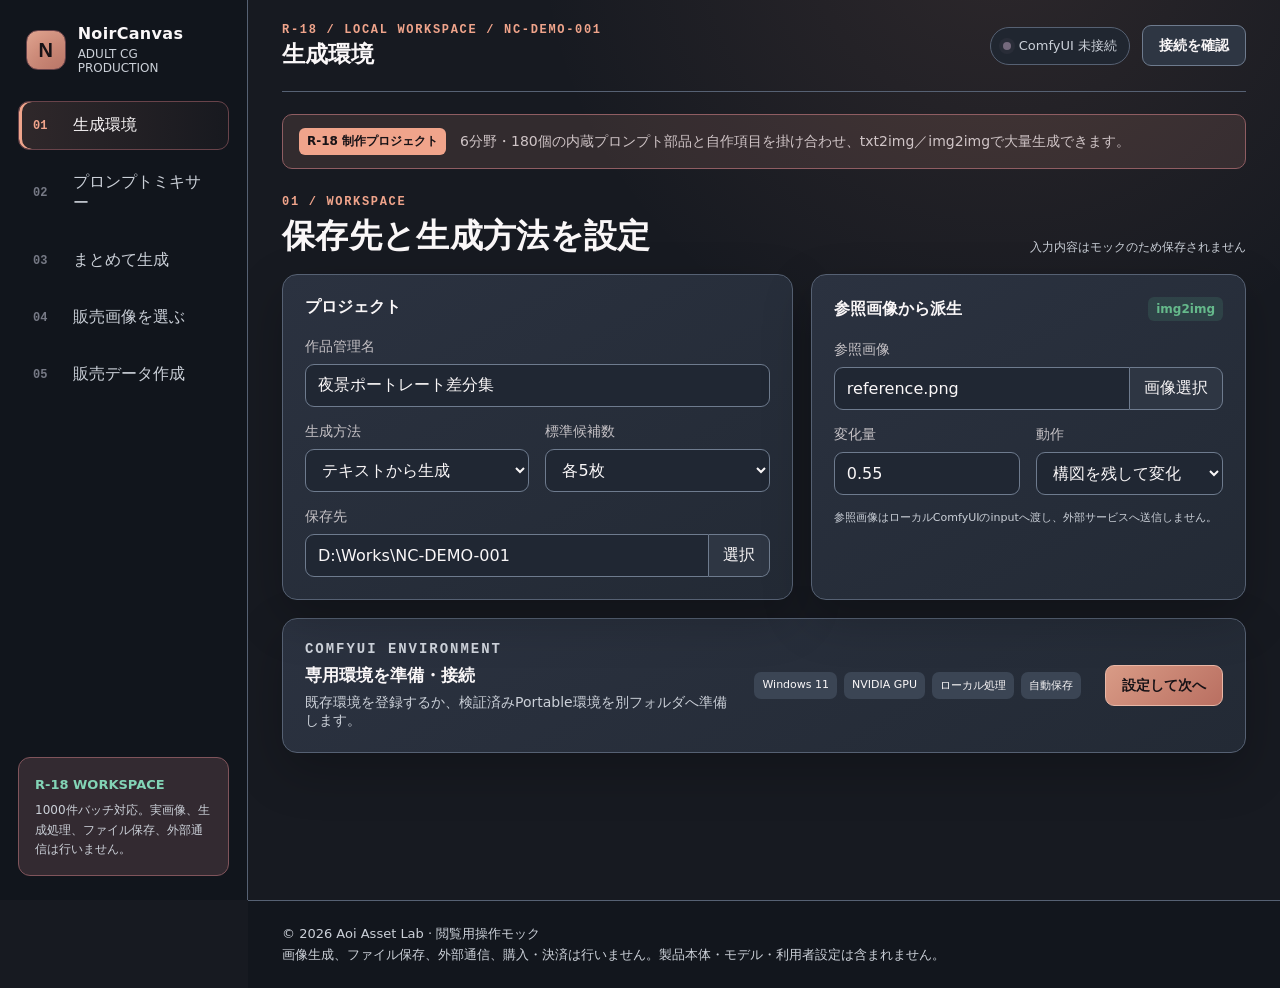
==== commit 7634ef46: "Expand prompt mixer with custom categories" ====
--- a/index.html
+++ b/index.html
@@ -46,7 +46,7 @@
 
       <div class="notice" role="note">
         <span>R-18 制作プロジェクト</span>
-        <p>性癖・R18演出を含む120個の内蔵プロンプト部品を掛け合わせ、txt2img／img2imgで大量生成できます。</p>
+        <p>6分野・180個の内蔵プロンプト部品と自作項目を掛け合わせ、txt2img／img2imgで大量生成できます。</p>
       </div>
 
       <section class="screen active" id="project" data-title="生成環境">
@@ -86,8 +86,8 @@
 
       <section class="screen" id="scenes" data-title="プロンプトミキサー">
         <div class="section-heading">
-          <div><p class="eyebrow">02 / PROMPT MIXER</p><h2>120項目から生成パターンを掛け合わせる</h2></div>
-          <span class="tag ready">120 PROMPT PARTS</span>
+          <div><p class="eyebrow">02 / PROMPT MIXER</p><h2>180項目＋カスタムから生成パターンを作る</h2></div>
+          <span class="tag ready">180項目 + CUSTOM</span>
         </div>
 
         <div class="metric-strip">
@@ -98,14 +98,22 @@
         </div>
 
         <article class="panel prompt-panel">
-          <div class="prompt-columns">
-            <div><strong>人物（20）</strong><button class="prompt-chip selected">大人の女性・黒髪</button><button class="prompt-chip selected">大人の女性・銀髪</button><button class="prompt-chip">大人の女性・眼鏡</button></div>
-            <div><strong>衣装（20）</strong><button class="prompt-chip selected">イブニングドレス</button><button class="prompt-chip selected">ランジェリー</button><button class="prompt-chip selected">シルクのナイトウェア</button></div>
-            <div><strong>ポーズ（20）</strong><button class="prompt-chip selected">椅子に座る</button><button class="prompt-chip selected">振り返り</button><button class="prompt-chip">窓辺に立つ</button></div>
-            <div><strong>場所（20）</strong><button class="prompt-chip selected">高級ホテル</button><button class="prompt-chip selected">夜景の見える部屋</button><button class="prompt-chip">撮影スタジオ</button></div>
-            <div><strong>撮影（20）</strong><button class="prompt-chip selected">上半身</button><button class="prompt-chip selected">暖色の間接照明</button><button class="prompt-chip">映画的な色調</button></div>
-            <div><strong>性癖・R18（20）</strong><button class="prompt-chip selected">黒ストッキング</button><button class="prompt-chip selected">ロープ拘束</button><button class="prompt-chip">主導的な雰囲気</button></div>
+          <p class="prompt-help">分野タブを切り替えて選択します。各分野へ自分専用の表示名と生成プロンプトも追加できます。</p>
+          <div class="prompt-tabs" role="tablist">
+            <button class="prompt-tab active" data-prompt-tab="character">人物（30）</button>
+            <button class="prompt-tab" data-prompt-tab="wardrobe">衣装（30）</button>
+            <button class="prompt-tab" data-prompt-tab="pose">ポーズ（30）</button>
+            <button class="prompt-tab" data-prompt-tab="location">場所（30）</button>
+            <button class="prompt-tab" data-prompt-tab="cinematic">撮影（30）</button>
+            <button class="prompt-tab" data-prompt-tab="adult">性癖・R18（30）</button>
           </div>
+          <div class="prompt-category active" data-prompt-panel="character"><button class="prompt-chip selected"><strong>大人の女性・黒髪</strong><small>adult woman, long black hair</small></button><button class="prompt-chip selected"><strong>大人の女性・銀髪</strong><small>adult woman, long silver hair</small></button><button class="prompt-chip"><strong>大人の女性・眼鏡</strong><small>adult woman, elegant glasses</small></button><button class="prompt-chip"><strong>日焼け肌</strong><small>adult woman, warm tanned skin</small></button></div>
+          <div class="prompt-category" data-prompt-panel="wardrobe"><button class="prompt-chip selected"><strong>イブニングドレス</strong><small>elegant evening dress</small></button><button class="prompt-chip selected"><strong>ランジェリー</strong><small>refined adult lingerie</small></button><button class="prompt-chip"><strong>コルセット</strong><small>ornate corset outfit</small></button><button class="prompt-chip"><strong>シースルードレス</strong><small>sheer layered dress</small></button></div>
+          <div class="prompt-category" data-prompt-panel="pose"><button class="prompt-chip selected"><strong>椅子に座る</strong><small>sitting elegantly on a chair</small></button><button class="prompt-chip selected"><strong>振り返り</strong><small>looking back over shoulder</small></button><button class="prompt-chip"><strong>背中を反らす</strong><small>graceful arched-back pose</small></button></div>
+          <div class="prompt-category" data-prompt-panel="location"><button class="prompt-chip selected"><strong>高級ホテル</strong><small>luxury hotel suite</small></button><button class="prompt-chip selected"><strong>夜景の見える部屋</strong><small>room overlooking city lights</small></button><button class="prompt-chip"><strong>月夜バルコニー</strong><small>moonlit balcony</small></button></div>
+          <div class="prompt-category" data-prompt-panel="cinematic"><button class="prompt-chip selected"><strong>上半身</strong><small>upper-body portrait framing</small></button><button class="prompt-chip selected"><strong>暖色の間接照明</strong><small>warm indirect lighting</small></button><button class="prompt-chip"><strong>リムライト</strong><small>dramatic rim lighting</small></button></div>
+          <div class="prompt-category" data-prompt-panel="adult"><button class="prompt-chip selected"><strong>黒ストッキング</strong><small>adult, black stockings emphasis</small></button><button class="prompt-chip selected"><strong>主導的な雰囲気</strong><small>consensual adult dominant mood</small></button><button class="prompt-chip"><strong>鏡越し</strong><small>adult scene reflected in a mirror</small></button></div>
+          <div class="custom-prompt-row"><label>カスタム表示名<input id="customPromptLabel" placeholder="例：自作の衣装" /></label><label>生成プロンプト<input id="customPromptValue" placeholder="例：original costume, detailed fabric" /></label><button class="button primary" id="addCustomPrompt">追加して選択</button><button class="button" id="deleteCustomPrompt">カスタム削除</button></div>
           <div class="panel-footer"><span>2 × 3 × 2 × 2 × 2 × 2 = 96パターン　各5枚 = 480枚</span><button class="button primary" id="buildMix" data-next="generate">組み合わせを作成</button></div>
         </article>
       </section>
@@ -140,8 +148,8 @@
 
       <section class="screen" id="review" data-title="販売画像を選ぶ">
         <div class="section-heading">
-          <div><p class="eyebrow">04 / 画像を選ぶ</p><h2>生成結果から販売に使う画像を選ぶ</h2><p class="screen-purpose"><strong>ここですること：</strong>1枚ずつ確認して「販売に使う」「あとで確認」「修整が必要」に分けます。</p></div>
-          <div class="segmented"><button class="active">未判定</button><button>販売に使う</button><button>修整が必要</button></div>
+          <div><p class="eyebrow">04 / 画像を選ぶ</p><h2>生成結果から販売に使う画像を選ぶ</h2><p class="screen-purpose"><strong>ここですること：</strong>1枚ずつ確認して「販売に使う」「あとで確認」「修正が必要」に分けます。</p></div>
+          <div class="segmented"><button class="active">未判定</button><button>販売に使う</button><button>修正が必要</button></div>
         </div>
 
         <div class="candidate-grid">
@@ -157,14 +165,14 @@
           </article>
           <article class="candidate needs-work">
             <div class="candidate-art art-three"><span>01-C</span></div>
-            <div><strong>導入カット / 候補C</strong><small>要修整メモあり</small></div>
+            <div><strong>導入カット / 候補C</strong><small>要修正メモあり</small></div>
             <div class="candidate-actions"><button class="hold-candidate">あとで確認</button><button class="select-candidate">販売に使用</button></div>
           </article>
         </div>
 
         <article class="panel review-summary">
-          <div><strong>販売に使う画像が決まれば次へ</strong><p>販売に使う 1 / 9　·　修整が必要 1　·　未判定 7</p></div>
-          <div class="review-actions"><button class="button secondary">修整する画像を書き出す</button><button class="button primary" data-next="export">選択を終えて販売データ作成へ</button></div>
+          <div><strong>販売に使う画像が決まれば次へ</strong><p>販売に使う 1 / 9　·　修正が必要 1　·　未判定 7</p></div>
+          <div class="review-actions"><button class="button secondary">修正する画像を書き出す</button><button class="button primary" data-next="export">選択を終えて販売データ作成へ</button></div>
         </article>
       </section>
 
--- a/styles.css
+++ b/styles.css
@@ -121,11 +121,20 @@
 .scene-row:last-child { border-bottom: 0; }
 .scene-row.table-head { min-height: 42px; background: #272e3a; color: #a9a5ad; font-size: 11px; text-transform: uppercase; }
 .prompt-panel { margin-top: 18px; padding: 22px; }
-.prompt-columns { display: grid; grid-template-columns: repeat(6, 1fr); gap: 8px; }
-.prompt-columns > div { min-width: 0; padding: 12px; border: 1px solid var(--line); border-radius: 10px; background: #202733; }
-.prompt-columns strong { display: block; margin-bottom: 10px; color: var(--muted); font-size: 12px; }
-.prompt-chip { width: 100%; min-height: 34px; margin-top: 6px; padding: 6px 8px; border: 1px solid var(--line); border-radius: 7px; background: var(--panel-2); color: var(--muted); text-align: left; cursor: pointer; }
+.prompt-help { margin: 0 0 14px; color: var(--muted); font-size: 13px; }
+.prompt-tabs { display: grid; grid-template-columns: repeat(6, minmax(120px, 1fr)); gap: 6px; border-bottom: 1px solid var(--line); }
+.prompt-tab { min-height: 42px; padding: 0 10px; border: 1px solid transparent; border-bottom: 0; border-radius: 9px 9px 0 0; background: transparent; color: var(--muted); font-weight: 700; cursor: pointer; }
+.prompt-tab.active { border-color: var(--line); background: #2b2231; color: var(--text); box-shadow: inset 0 3px var(--accent); }
+.prompt-category { min-height: 176px; padding: 14px; display: none; grid-template-columns: repeat(2, minmax(0, 1fr)); gap: 8px; border: 1px solid var(--line); border-top: 0; border-radius: 0 0 10px 10px; background: #202733; }
+.prompt-category.active { display: grid; }
+.prompt-chip { width: 100%; min-height: 64px; padding: 8px 12px; display: grid; grid-template-columns: 210px minmax(0, 1fr); align-items: center; gap: 14px; border: 1px solid var(--line); border-radius: 8px; background: var(--panel-2); color: var(--muted); text-align: left; cursor: pointer; }
+.prompt-chip strong { color: var(--text); font-size: 13px; }
+.prompt-chip small { overflow: hidden; color: var(--muted); text-overflow: ellipsis; white-space: nowrap; }
 .prompt-chip.selected { border-color: #68434a; background: var(--accent-soft); color: var(--text); box-shadow: inset 3px 0 var(--accent); }
+.prompt-chip.custom::after { content: "CUSTOM"; justify-self: end; padding: 2px 6px; border: 1px solid #80545b; border-radius: 5px; color: var(--accent); font-size: 9px; }
+.custom-prompt-row { margin-top: 12px; display: grid; grid-template-columns: 190px minmax(260px, 1fr) auto auto; gap: 8px; align-items: end; }
+.custom-prompt-row label { color: var(--muted); font-size: 11px; }
+.custom-prompt-row input { width: 100%; height: 38px; margin-top: 5px; padding: 0 10px; border: 1px solid var(--line); border-radius: 7px; background: var(--panel-2); color: var(--text); }
 .panel-footer { margin-top: 18px; padding-top: 16px; display: flex; align-items: center; justify-content: space-between; gap: 16px; border-top: 1px solid var(--line); }
 .panel-footer > span { color: var(--muted); font-size: 13px; }
 
@@ -202,7 +211,8 @@
   .workspace { padding: 0 22px 40px; }
   .mobile-menu { display: block; }
   .two-column, .generation-grid { grid-template-columns: 1fr; }
-  .prompt-columns { grid-template-columns: repeat(2, 1fr); }
+  .prompt-tabs { grid-template-columns: repeat(3, 1fr); }
+  .custom-prompt-row { grid-template-columns: 1fr 1fr; }
   .candidate-art { min-height: 220px; }
 }
 
@@ -229,7 +239,10 @@
   .review-actions { flex-direction: column; }
   .preview-stage { min-height: 320px; }
   .preview-caption { flex-direction: column; }
-  .prompt-columns { grid-template-columns: 1fr; }
+  .prompt-tabs { grid-template-columns: repeat(2, 1fr); }
+  .prompt-category { grid-template-columns: 1fr; }
+  .prompt-chip { grid-template-columns: 1fr; gap: 4px; }
+  .custom-prompt-row { grid-template-columns: 1fr; }
 }
 
 @media (prefers-reduced-motion: reduce) {
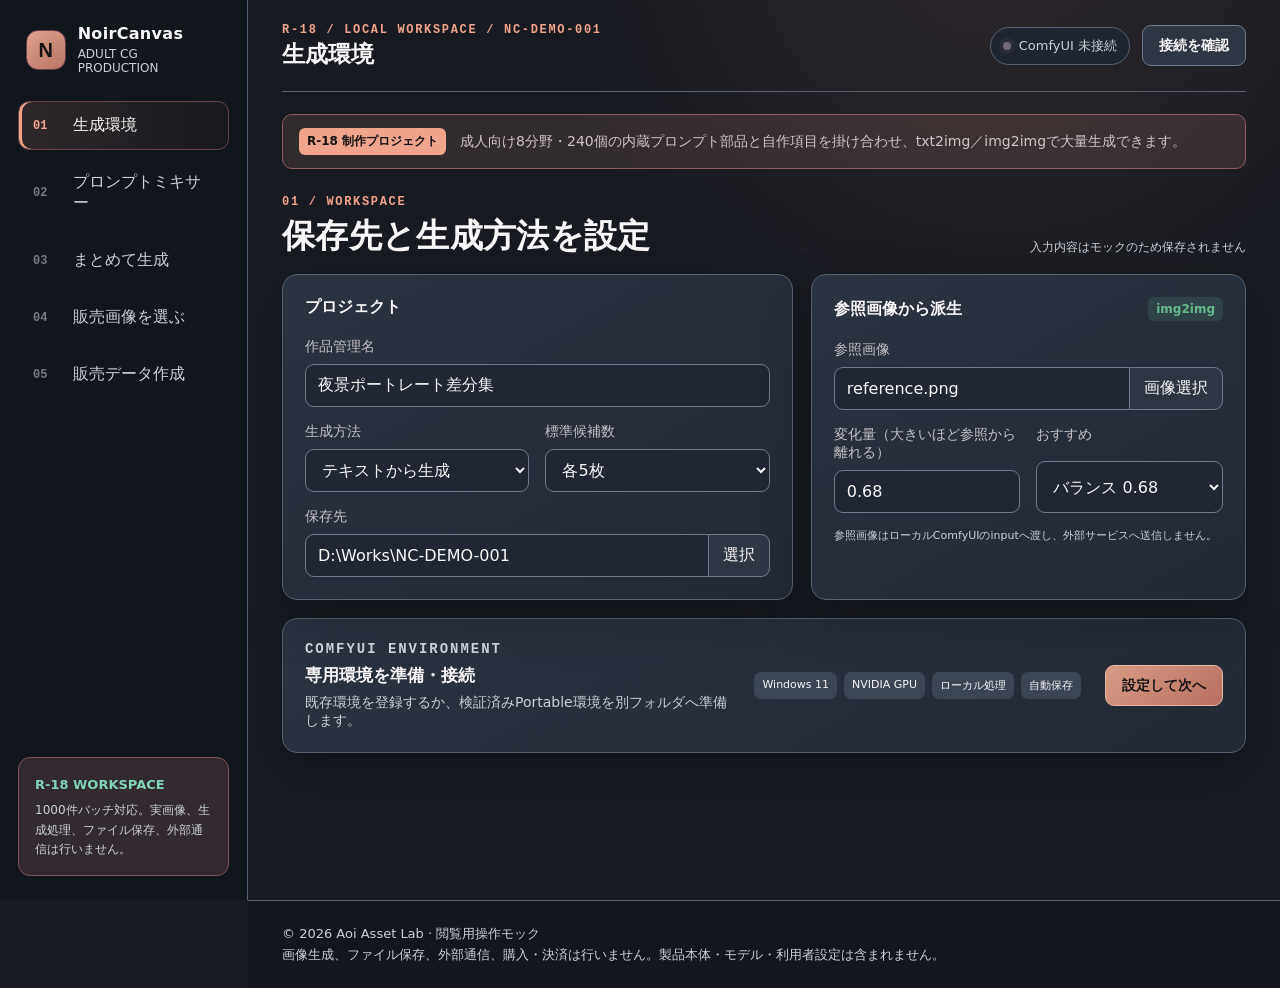
==== commit 446167f1: "Refocus prompt mixer on R18 production" ====
--- a/index.html
+++ b/index.html
@@ -46,7 +46,7 @@
 
       <div class="notice" role="note">
         <span>R-18 制作プロジェクト</span>
-        <p>6分野・180個の内蔵プロンプト部品と自作項目を掛け合わせ、txt2img／img2imgで大量生成できます。</p>
+        <p>成人向け8分野・240個の内蔵プロンプト部品と自作項目を掛け合わせ、txt2img／img2imgで大量生成できます。</p>
       </div>
 
       <section class="screen active" id="project" data-title="生成環境">
@@ -70,8 +70,8 @@
             <div class="panel-title"><h3>参照画像から派生</h3><span class="tag ready">img2img</span></div>
             <div class="form-grid">
               <label class="field wide"><span>参照画像</span><div class="input-action"><input value="reference.png" readonly><button>画像選択</button></div></label>
-              <label class="field"><span>変化量</span><input value="0.55"></label>
-              <label class="field"><span>動作</span><select><option>構図を残して変化</option></select></label>
+              <label class="field"><span>変化量（大きいほど参照から離れる）</span><input value="0.68"></label>
+              <label class="field"><span>おすすめ</span><select><option>バランス 0.68</option><option>形を残す 0.45</option><option>大きく変える 0.82</option></select></label>
             </div>
             <p class="helper">参照画像はローカルComfyUIのinputへ渡し、外部サービスへ送信しません。</p>
           </article>
@@ -86,35 +86,39 @@
 
       <section class="screen" id="scenes" data-title="プロンプトミキサー">
         <div class="section-heading">
-          <div><p class="eyebrow">02 / PROMPT MIXER</p><h2>180項目＋カスタムから生成パターンを作る</h2></div>
-          <span class="tag ready">180項目 + CUSTOM</span>
+          <div><p class="eyebrow">02 / R18 PROMPT MIXER</p><h2>R18特化240項目＋カスタムを掛け合わせる</h2></div>
+          <span class="tag ready">R18 240項目 + CUSTOM</span>
         </div>
 
         <div class="metric-strip">
-          <div><strong>2</strong><span>人物</span></div>
-          <div><strong>3</strong><span>衣装</span></div>
-          <div><strong>2 × 2 × 2 × 2</strong><span>ポーズ・場所・撮影・性癖</span></div>
-          <div><strong id="sceneCount">96</strong><span>生成パターン</span></div>
+          <div><strong>8分野</strong><span>R18に特化</span></div>
+          <div><strong>各30</strong><span>内蔵項目</span></div>
+          <div><strong>240＋自作</strong><span>表示名と生成語句</span></div>
+          <div><strong id="sceneCount">128</strong><span>生成パターン例</span></div>
         </div>
 
         <article class="panel prompt-panel">
-          <p class="prompt-help">分野タブを切り替えて選択します。各分野へ自分専用の表示名と生成プロンプトも追加できます。</p>
+          <p class="prompt-help">架空の20歳以上・同意のある成人表現専用。8分野を切り替え、自作プロンプトも追加できます。</p>
           <div class="prompt-tabs" role="tablist">
-            <button class="prompt-tab active" data-prompt-tab="character">人物（30）</button>
-            <button class="prompt-tab" data-prompt-tab="wardrobe">衣装（30）</button>
-            <button class="prompt-tab" data-prompt-tab="pose">ポーズ（30）</button>
-            <button class="prompt-tab" data-prompt-tab="location">場所（30）</button>
-            <button class="prompt-tab" data-prompt-tab="cinematic">撮影（30）</button>
-            <button class="prompt-tab" data-prompt-tab="adult">性癖・R18（30）</button>
+            <button class="prompt-tab active" data-prompt-tab="character">人物・体型（30）</button>
+            <button class="prompt-tab" data-prompt-tab="wardrobe">衣装・露出（30）</button>
+            <button class="prompt-tab" data-prompt-tab="expression">表情・反応（30）</button>
+            <button class="prompt-tab" data-prompt-tab="pose">R18ポーズ（30）</button>
+            <button class="prompt-tab" data-prompt-tab="location">シチュ（30）</button>
+            <button class="prompt-tab" data-prompt-tab="cinematic">カメラ（30）</button>
+            <button class="prompt-tab" data-prompt-tab="adult">プレイ（30）</button>
+            <button class="prompt-tab" data-prompt-tab="fetish">フェチ・質感（30）</button>
           </div>
-          <div class="prompt-category active" data-prompt-panel="character"><button class="prompt-chip selected"><strong>大人の女性・黒髪</strong><small>adult woman, long black hair</small></button><button class="prompt-chip selected"><strong>大人の女性・銀髪</strong><small>adult woman, long silver hair</small></button><button class="prompt-chip"><strong>大人の女性・眼鏡</strong><small>adult woman, elegant glasses</small></button><button class="prompt-chip"><strong>日焼け肌</strong><small>adult woman, warm tanned skin</small></button></div>
-          <div class="prompt-category" data-prompt-panel="wardrobe"><button class="prompt-chip selected"><strong>イブニングドレス</strong><small>elegant evening dress</small></button><button class="prompt-chip selected"><strong>ランジェリー</strong><small>refined adult lingerie</small></button><button class="prompt-chip"><strong>コルセット</strong><small>ornate corset outfit</small></button><button class="prompt-chip"><strong>シースルードレス</strong><small>sheer layered dress</small></button></div>
-          <div class="prompt-category" data-prompt-panel="pose"><button class="prompt-chip selected"><strong>椅子に座る</strong><small>sitting elegantly on a chair</small></button><button class="prompt-chip selected"><strong>振り返り</strong><small>looking back over shoulder</small></button><button class="prompt-chip"><strong>背中を反らす</strong><small>graceful arched-back pose</small></button></div>
-          <div class="prompt-category" data-prompt-panel="location"><button class="prompt-chip selected"><strong>高級ホテル</strong><small>luxury hotel suite</small></button><button class="prompt-chip selected"><strong>夜景の見える部屋</strong><small>room overlooking city lights</small></button><button class="prompt-chip"><strong>月夜バルコニー</strong><small>moonlit balcony</small></button></div>
-          <div class="prompt-category" data-prompt-panel="cinematic"><button class="prompt-chip selected"><strong>上半身</strong><small>upper-body portrait framing</small></button><button class="prompt-chip selected"><strong>暖色の間接照明</strong><small>warm indirect lighting</small></button><button class="prompt-chip"><strong>リムライト</strong><small>dramatic rim lighting</small></button></div>
-          <div class="prompt-category" data-prompt-panel="adult"><button class="prompt-chip selected"><strong>黒ストッキング</strong><small>adult, black stockings emphasis</small></button><button class="prompt-chip selected"><strong>主導的な雰囲気</strong><small>consensual adult dominant mood</small></button><button class="prompt-chip"><strong>鏡越し</strong><small>adult scene reflected in a mirror</small></button></div>
+          <div class="prompt-category active" data-prompt-panel="character"><button class="prompt-chip selected"><strong>成人女性・20代</strong><small>one fictional adult woman in her twenties</small></button><button class="prompt-chip selected"><strong>グラマラス</strong><small>adult woman, voluptuous curvy body</small></button><button class="prompt-chip"><strong>熟女・40代以上</strong><small>mature adult woman over forty</small></button><button class="prompt-chip"><strong>成人女性同士</strong><small>two adult women, consenting lovers</small></button></div>
+          <div class="prompt-category" data-prompt-panel="wardrobe"><button class="prompt-chip selected"><strong>レースランジェリー</strong><small>revealing lace lingerie</small></button><button class="prompt-chip selected"><strong>シースルーランジェリー</strong><small>transparent sheer lingerie</small></button><button class="prompt-chip"><strong>トップレス</strong><small>adult topless nudity</small></button><button class="prompt-chip"><strong>全裸</strong><small>fully nude fictional adult</small></button></div>
+          <div class="prompt-category" data-prompt-panel="expression"><button class="prompt-chip selected"><strong>熱い視線</strong><small>intense lustful gaze at viewer</small></button><button class="prompt-chip"><strong>恍惚</strong><small>ecstatic adult expression</small></button><button class="prompt-chip"><strong>絶頂寸前</strong><small>adult expression on the edge of climax</small></button></div>
+          <div class="prompt-category" data-prompt-panel="pose"><button class="prompt-chip selected"><strong>脚を開いて座る</strong><small>adult sitting with legs spread</small></button><button class="prompt-chip"><strong>四つん這い</strong><small>adult on all fours, erotic pose</small></button><button class="prompt-chip"><strong>騎乗位構図</strong><small>consenting adult cowgirl position</small></button></div>
+          <div class="prompt-category" data-prompt-panel="location"><button class="prompt-chip selected"><strong>ホテルのベッド</strong><small>explicit adult scene on a hotel bed</small></button><button class="prompt-chip"><strong>ボンデージルーム</strong><small>consensual adult bondage playroom</small></button><button class="prompt-chip"><strong>鏡の前</strong><small>adult scene in front of a mirror</small></button></div>
+          <div class="prompt-category" data-prompt-panel="cinematic"><button class="prompt-chip selected"><strong>全身</strong><small>full body erotic composition</small></button><button class="prompt-chip"><strong>主観視点</strong><small>adult first-person point of view</small></button><button class="prompt-chip"><strong>胸元の接写</strong><small>explicit adult breast close-up</small></button></div>
+          <div class="prompt-category" data-prompt-panel="adult"><button class="prompt-chip selected"><strong>官能ポーズ</strong><small>consensual adult erotic posing</small></button><button class="prompt-chip"><strong>セルフプレジャー</strong><small>consensual adult solo masturbation</small></button><button class="prompt-chip"><strong>成人男女の性交</strong><small>explicit consensual sex between adults</small></button></div>
+          <div class="prompt-category" data-prompt-panel="fetish"><button class="prompt-chip selected"><strong>濡れた肌</strong><small>wet adult skin, glossy highlights</small></button><button class="prompt-chip"><strong>黒ストッキング</strong><small>black thigh-high stockings fetish</small></button><button class="prompt-chip"><strong>体液表現</strong><small>explicit adult bodily-fluid detail</small></button></div>
           <div class="custom-prompt-row"><label>カスタム表示名<input id="customPromptLabel" placeholder="例：自作の衣装" /></label><label>生成プロンプト<input id="customPromptValue" placeholder="例：original costume, detailed fabric" /></label><button class="button primary" id="addCustomPrompt">追加して選択</button><button class="button" id="deleteCustomPrompt">カスタム削除</button></div>
-          <div class="panel-footer"><span>2 × 3 × 2 × 2 × 2 × 2 = 96パターン　各5枚 = 480枚</span><button class="button primary" id="buildMix" data-next="generate">組み合わせを作成</button></div>
+          <div class="panel-footer"><span>2 × 2 × 2 × 2 × 2 × 2 × 2 × 1 = 128パターン　各5枚 = 640枚</span><button class="button primary" id="buildMix" data-next="generate">組み合わせを作成</button></div>
         </article>
       </section>
 
--- a/styles.css
+++ b/styles.css
@@ -122,7 +122,7 @@
 .scene-row.table-head { min-height: 42px; background: #272e3a; color: #a9a5ad; font-size: 11px; text-transform: uppercase; }
 .prompt-panel { margin-top: 18px; padding: 22px; }
 .prompt-help { margin: 0 0 14px; color: var(--muted); font-size: 13px; }
-.prompt-tabs { display: grid; grid-template-columns: repeat(6, minmax(120px, 1fr)); gap: 6px; border-bottom: 1px solid var(--line); }
+.prompt-tabs { display: grid; grid-template-columns: repeat(8, minmax(100px, 1fr)); gap: 5px; border-bottom: 1px solid var(--line); }
 .prompt-tab { min-height: 42px; padding: 0 10px; border: 1px solid transparent; border-bottom: 0; border-radius: 9px 9px 0 0; background: transparent; color: var(--muted); font-weight: 700; cursor: pointer; }
 .prompt-tab.active { border-color: var(--line); background: #2b2231; color: var(--text); box-shadow: inset 0 3px var(--accent); }
 .prompt-category { min-height: 176px; padding: 14px; display: none; grid-template-columns: repeat(2, minmax(0, 1fr)); gap: 8px; border: 1px solid var(--line); border-top: 0; border-radius: 0 0 10px 10px; background: #202733; }
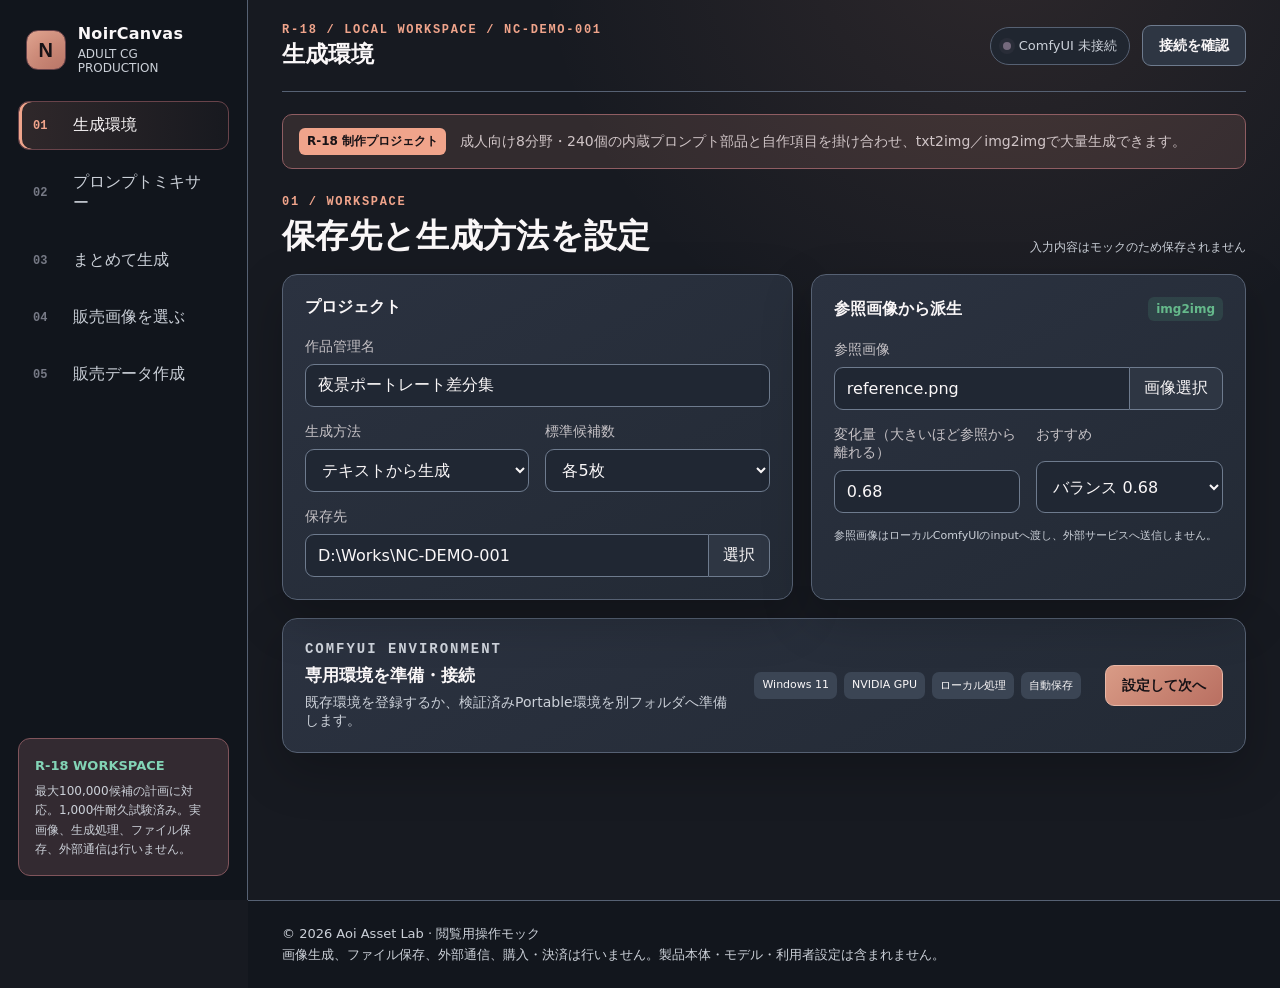
==== commit 3d95f7d4: "Improve generation and review workflow" ====
--- a/index.html
+++ b/index.html
@@ -27,7 +27,7 @@
 
       <div class="sidebar-note">
         <strong>R-18 WORKSPACE</strong>
-        <p>1000件バッチ対応。実画像、生成処理、ファイル保存、外部通信は行いません。</p>
+        <p>最大100,000候補の計画に対応。1,000件耐久試験済み。実画像、生成処理、ファイル保存、外部通信は行いません。</p>
       </div>
     </aside>
 
@@ -98,9 +98,10 @@
         </div>
 
         <article class="panel prompt-panel">
-          <p class="prompt-help">架空の20歳以上・同意のある成人表現専用。8分野を切り替え、自作プロンプトも追加できます。</p>
-          <div class="prompt-tabs" role="tablist">
-            <button class="prompt-tab active" data-prompt-tab="character">人物・体型（30）</button>
+          <p class="prompt-help">左の分野を選ぶ方式に変更しました。「人数・人物」は1つだけ選択し、1人用プリセットなら余計な人物が入りにくい指定を自動で加えます。</p>
+          <div class="prompt-browser">
+          <div class="prompt-tabs" role="tablist" aria-label="プロンプト分野">
+            <button class="prompt-tab active" data-prompt-tab="character">人数・人物（1つ）</button>
             <button class="prompt-tab" data-prompt-tab="wardrobe">衣装・露出（30）</button>
             <button class="prompt-tab" data-prompt-tab="expression">表情・反応（30）</button>
             <button class="prompt-tab" data-prompt-tab="pose">R18ポーズ（30）</button>
@@ -109,7 +110,8 @@
             <button class="prompt-tab" data-prompt-tab="adult">プレイ（30）</button>
             <button class="prompt-tab" data-prompt-tab="fetish">フェチ・質感（30）</button>
           </div>
-          <div class="prompt-category active" data-prompt-panel="character"><button class="prompt-chip selected"><strong>成人女性・20代</strong><small>one fictional adult woman in her twenties</small></button><button class="prompt-chip selected"><strong>グラマラス</strong><small>adult woman, voluptuous curvy body</small></button><button class="prompt-chip"><strong>熟女・40代以上</strong><small>mature adult woman over forty</small></button><button class="prompt-chip"><strong>成人女性同士</strong><small>two adult women, consenting lovers</small></button></div>
+          <div class="prompt-workspace">
+          <div class="prompt-category active" data-prompt-panel="character" data-selection="single"><button class="prompt-chip selected"><strong>1人・成人女性（20代）</strong><small>solo, 1girl, one fictional adult woman in her twenties, no other people</small></button><button class="prompt-chip"><strong>1人・グラマラス女性</strong><small>solo, 1girl, voluptuous adult woman, no other people</small></button><button class="prompt-chip"><strong>1人・熟女（40代以上）</strong><small>solo, 1girl, mature adult woman over forty, no other people</small></button><button class="prompt-chip"><strong>2人・成人女性同士</strong><small>two people, two adult women, consenting lovers</small></button></div>
           <div class="prompt-category" data-prompt-panel="wardrobe"><button class="prompt-chip selected"><strong>レースランジェリー</strong><small>revealing lace lingerie</small></button><button class="prompt-chip selected"><strong>シースルーランジェリー</strong><small>transparent sheer lingerie</small></button><button class="prompt-chip"><strong>トップレス</strong><small>adult topless nudity</small></button><button class="prompt-chip"><strong>全裸</strong><small>fully nude fictional adult</small></button></div>
           <div class="prompt-category" data-prompt-panel="expression"><button class="prompt-chip selected"><strong>熱い視線</strong><small>intense lustful gaze at viewer</small></button><button class="prompt-chip"><strong>恍惚</strong><small>ecstatic adult expression</small></button><button class="prompt-chip"><strong>絶頂寸前</strong><small>adult expression on the edge of climax</small></button></div>
           <div class="prompt-category" data-prompt-panel="pose"><button class="prompt-chip selected"><strong>脚を開いて座る</strong><small>adult sitting with legs spread</small></button><button class="prompt-chip"><strong>四つん這い</strong><small>adult on all fours, erotic pose</small></button><button class="prompt-chip"><strong>騎乗位構図</strong><small>consenting adult cowgirl position</small></button></div>
@@ -118,13 +120,15 @@
           <div class="prompt-category" data-prompt-panel="adult"><button class="prompt-chip selected"><strong>官能ポーズ</strong><small>consensual adult erotic posing</small></button><button class="prompt-chip"><strong>セルフプレジャー</strong><small>consensual adult solo masturbation</small></button><button class="prompt-chip"><strong>成人男女の性交</strong><small>explicit consensual sex between adults</small></button></div>
           <div class="prompt-category" data-prompt-panel="fetish"><button class="prompt-chip selected"><strong>濡れた肌</strong><small>wet adult skin, glossy highlights</small></button><button class="prompt-chip"><strong>黒ストッキング</strong><small>black thigh-high stockings fetish</small></button><button class="prompt-chip"><strong>体液表現</strong><small>explicit adult bodily-fluid detail</small></button></div>
           <div class="custom-prompt-row"><label>カスタム表示名<input id="customPromptLabel" placeholder="例：自作の衣装" /></label><label>生成プロンプト<input id="customPromptValue" placeholder="例：original costume, detailed fabric" /></label><button class="button primary" id="addCustomPrompt">追加して選択</button><button class="button" id="deleteCustomPrompt">カスタム削除</button></div>
-          <div class="panel-footer"><span>2 × 2 × 2 × 2 × 2 × 2 × 2 × 1 = 128パターン　各5枚 = 640枚</span><button class="button primary" id="buildMix" data-next="generate">組み合わせを作成</button></div>
+          </div>
+          </div>
+          <div class="panel-footer"><span>1 × 2 × 2 × 2 × 2 × 2 × 2 × 2 = 128パターン　各5枚 = 640枚</span><button class="button primary" id="buildMix" data-next="generate">組み合わせを作成</button></div>
         </article>
       </section>
 
       <section class="screen" id="generate" data-title="まとめて生成">
         <div class="section-heading">
-          <div><p class="eyebrow">03 / 画像を作る</p><h2>選んだ組み合わせから画像を作る</h2><p class="screen-purpose"><strong>ここですること：</strong>まず1枚だけ試し、絵柄や構図を確認してから残りをまとめて生成します。</p></div>
+          <div><p class="eyebrow">03 / 画像を作る</p><h2>選んだ組み合わせから画像を作る</h2><p class="screen-purpose"><strong>ここですること：</strong>モデル名を確認し、高品質設定でまず1枚だけ試してから残りをまとめて生成します。作品JSONは自動保存です。</p></div>
           <span class="tag ready" id="generationState">準備完了</span>
         </div>
 
@@ -142,17 +146,18 @@
 
           <aside class="panel queue-panel">
             <h3>これから作る画像</h3>
-            <dl><div><dt>生成パターン</dt><dd>50</dd></div><div><dt>候補</dt><dd>1,000枚</dd></div><div><dt>画像生成モデル</dt><dd>選択済み</dd></div><div><dt>再試行</dt><dd>最大3回</dd></div><div><dt>停止残容量</dt><dd>10 GB</dd></div><div><dt>接続先</dt><dd>127.0.0.1:8188</dd></div></dl>
+            <dl><div><dt>生成パターン</dt><dd>50</dd></div><div><dt>候補</dt><dd>1,000枚</dd></div><div><dt>使用中モデル</dt><dd>adult-art-xl.safetensors</dd></div><div><dt>品質設定</dt><dd>32 Steps / CFG 5.5</dd></div><div><dt>サンプラー</dt><dd>DPM++ 2M SDE / Karras</dd></div><div><dt>接続先</dt><dd>127.0.0.1:8188</dd></div></dl>
             <button class="button primary full" id="simulateGeneration">① まず1枚だけ試す</button>
             <button class="button secondary full" disabled id="generateRest">② 残り999枚をまとめて生成</button>
-            <p class="helper">途中で止めても、同じボタンから未完了分だけ再開できます。</p>
+            <button class="button secondary full" id="clearGeneration">停止・エラー状態をクリア</button>
+            <p class="helper">開始時に作品フォルダへJSONを自動保存します。停止後は状態だけをクリアでき、完了済み画像は残ります。</p>
           </aside>
         </div>
       </section>
 
       <section class="screen" id="review" data-title="販売画像を選ぶ">
         <div class="section-heading">
-          <div><p class="eyebrow">04 / 画像を選ぶ</p><h2>生成結果から販売に使う画像を選ぶ</h2><p class="screen-purpose"><strong>ここですること：</strong>1枚ずつ確認して「販売に使う」「あとで確認」「修正が必要」に分けます。</p></div>
+          <div><p class="eyebrow">04 / 画像を選ぶ</p><h2>生成結果から販売に使う画像を選ぶ</h2><p class="screen-purpose"><strong>ここですること：</strong>1枚ずつ判定します。判定ボタンを押すと次の画像へ自動で進みます。</p></div>
           <div class="segmented"><button class="active">未判定</button><button>販売に使う</button><button>修正が必要</button></div>
         </div>
 
--- a/styles.css
+++ b/styles.css
@@ -122,10 +122,12 @@
 .scene-row.table-head { min-height: 42px; background: #272e3a; color: #a9a5ad; font-size: 11px; text-transform: uppercase; }
 .prompt-panel { margin-top: 18px; padding: 22px; }
 .prompt-help { margin: 0 0 14px; color: var(--muted); font-size: 13px; }
-.prompt-tabs { display: grid; grid-template-columns: repeat(8, minmax(100px, 1fr)); gap: 5px; border-bottom: 1px solid var(--line); }
-.prompt-tab { min-height: 42px; padding: 0 10px; border: 1px solid transparent; border-bottom: 0; border-radius: 9px 9px 0 0; background: transparent; color: var(--muted); font-weight: 700; cursor: pointer; }
-.prompt-tab.active { border-color: var(--line); background: #2b2231; color: var(--text); box-shadow: inset 0 3px var(--accent); }
-.prompt-category { min-height: 176px; padding: 14px; display: none; grid-template-columns: repeat(2, minmax(0, 1fr)); gap: 8px; border: 1px solid var(--line); border-top: 0; border-radius: 0 0 10px 10px; background: #202733; }
+.prompt-browser { display: grid; grid-template-columns: 190px minmax(0, 1fr); min-height: 292px; border: 1px solid var(--line); border-radius: 11px; overflow: hidden; background: #202733; }
+.prompt-tabs { padding: 8px; display: flex; flex-direction: column; gap: 5px; border-right: 1px solid var(--line); background: #252c38; }
+.prompt-tab { width: 100%; min-height: 42px; padding: 0 12px; border: 1px solid transparent; border-radius: 8px; background: transparent; color: var(--muted); font-weight: 700; text-align: left; cursor: pointer; }
+.prompt-tab.active { border-color: #80545b; background: #3b2b31; color: var(--text); box-shadow: inset 3px 0 var(--accent); }
+.prompt-workspace { min-width: 0; padding: 12px; }
+.prompt-category { min-height: 190px; display: none; grid-template-columns: repeat(2, minmax(0, 1fr)); gap: 8px; }
 .prompt-category.active { display: grid; }
 .prompt-chip { width: 100%; min-height: 64px; padding: 8px 12px; display: grid; grid-template-columns: 210px minmax(0, 1fr); align-items: center; gap: 14px; border: 1px solid var(--line); border-radius: 8px; background: var(--panel-2); color: var(--muted); text-align: left; cursor: pointer; }
 .prompt-chip strong { color: var(--text); font-size: 13px; }
@@ -164,6 +166,7 @@
 .candidate-grid { display: grid; grid-template-columns: repeat(3, 1fr); gap: 18px; }
 .candidate { padding: 12px; border: 1px solid var(--line); border-radius: 14px; background: var(--panel); }
 .candidate.selected { border-color: var(--accent); box-shadow: 0 0 0 3px rgba(206,139,118,.09); }
+.candidate.reviewing { border-color: var(--cyan); box-shadow: 0 0 0 3px rgba(131,212,182,.12); }
 .candidate.needs-work { border-color: #5a3b47; }
 .candidate.held { border-color: var(--warning); box-shadow: 0 0 0 3px rgba(241,189,105,.06); }
 .candidate-art { min-height: 290px; display: grid; place-items: center; border-radius: 10px; overflow: hidden; color: rgba(255,255,255,.48); font: 800 22px/1 ui-monospace, monospace; letter-spacing: .12em; }
@@ -211,7 +214,7 @@
   .workspace { padding: 0 22px 40px; }
   .mobile-menu { display: block; }
   .two-column, .generation-grid { grid-template-columns: 1fr; }
-  .prompt-tabs { grid-template-columns: repeat(3, 1fr); }
+  .prompt-browser { grid-template-columns: 170px minmax(0, 1fr); }
   .custom-prompt-row { grid-template-columns: 1fr 1fr; }
   .candidate-art { min-height: 220px; }
 }
@@ -239,7 +242,9 @@
   .review-actions { flex-direction: column; }
   .preview-stage { min-height: 320px; }
   .preview-caption { flex-direction: column; }
-  .prompt-tabs { grid-template-columns: repeat(2, 1fr); }
+  .prompt-browser { display: block; }
+  .prompt-tabs { display: grid; grid-template-columns: repeat(2, 1fr); border-right: 0; border-bottom: 1px solid var(--line); }
+  .prompt-tab { text-align: center; }
   .prompt-category { grid-template-columns: 1fr; }
   .prompt-chip { grid-template-columns: 1fr; gap: 4px; }
   .custom-prompt-row { grid-template-columns: 1fr; }
